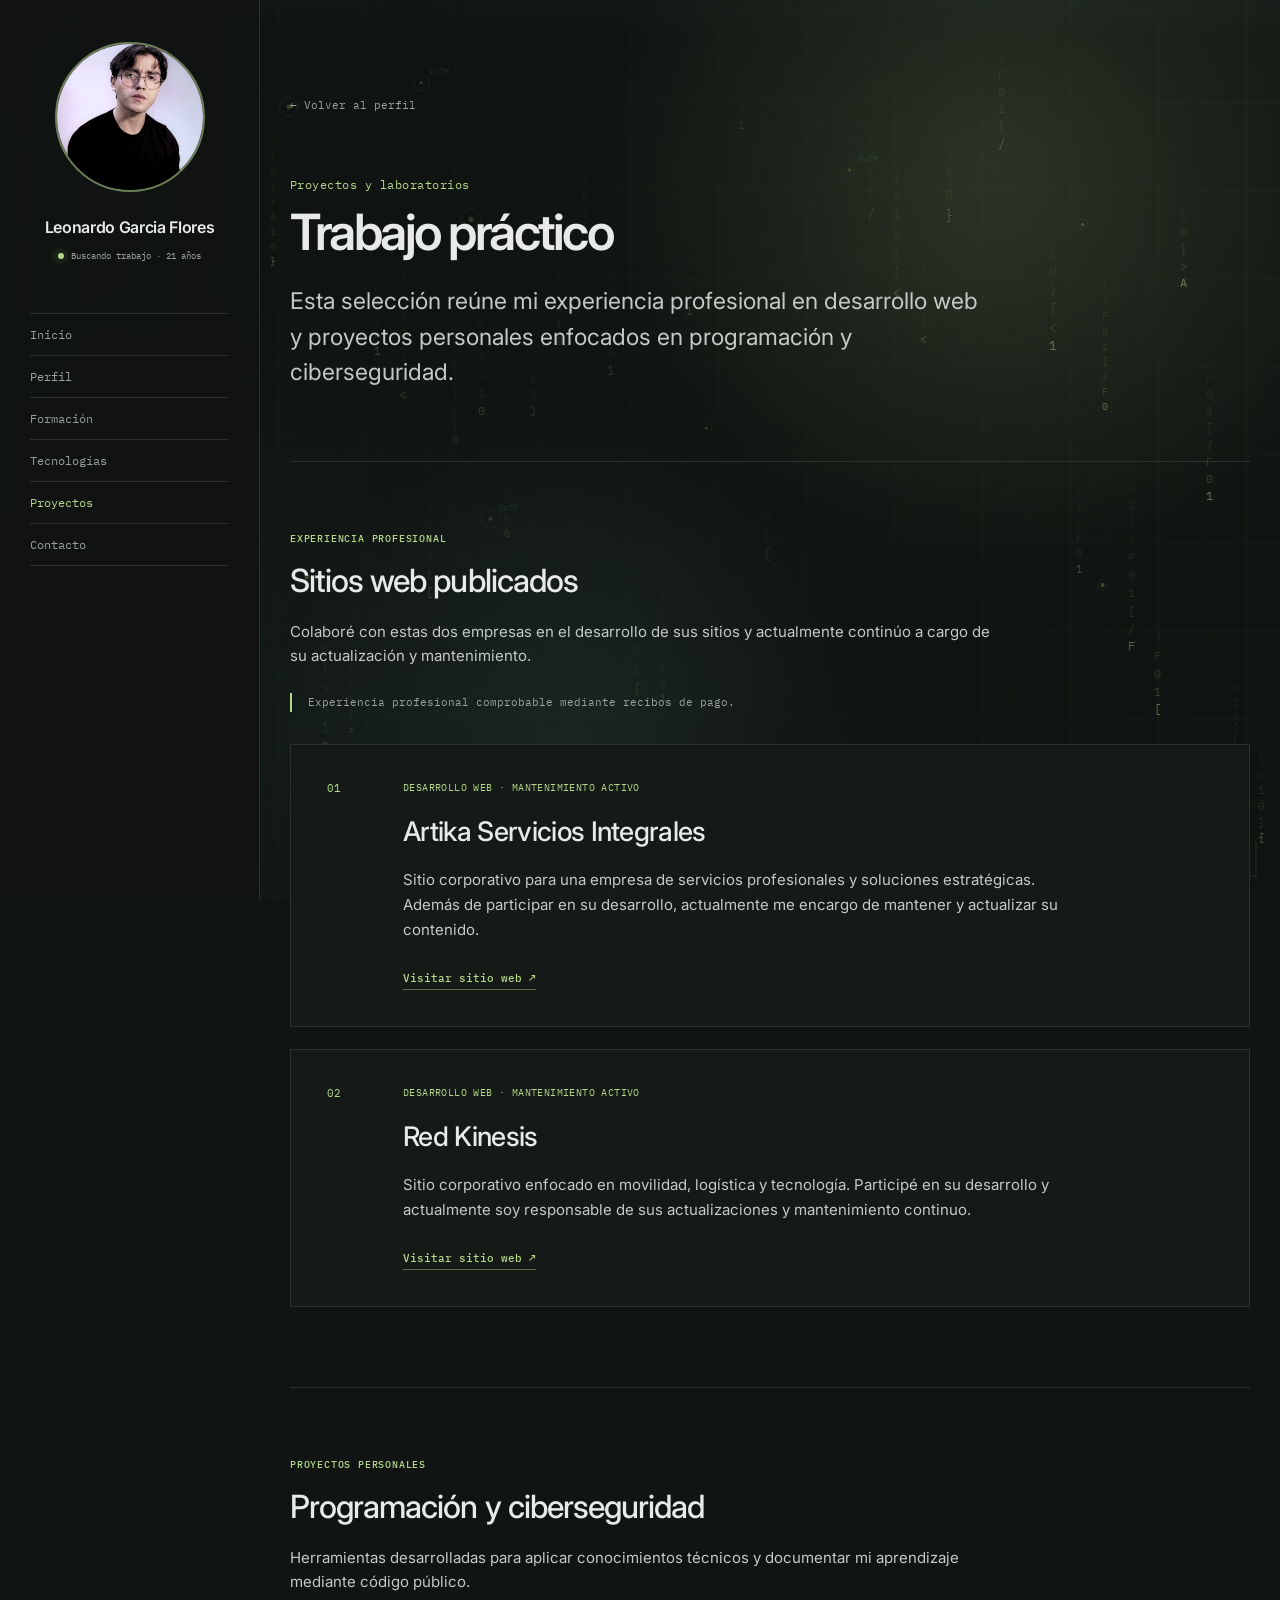
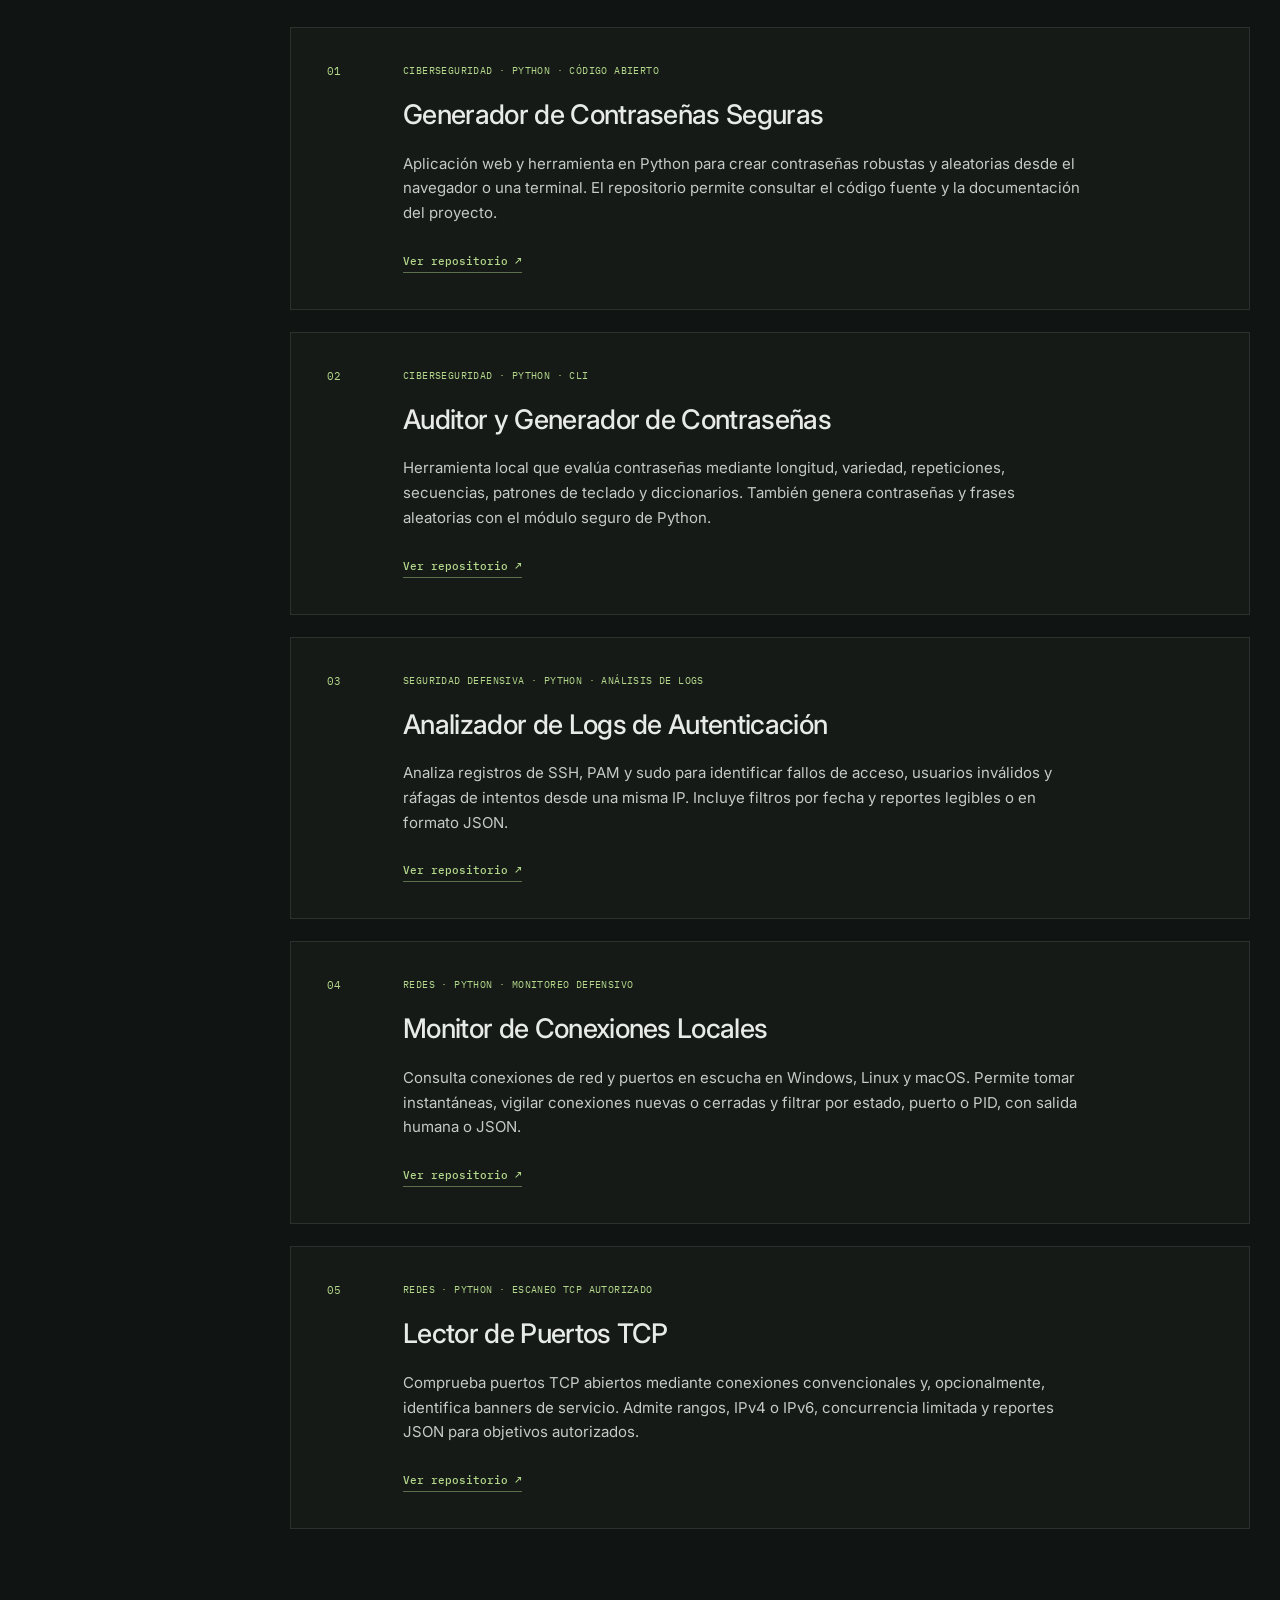
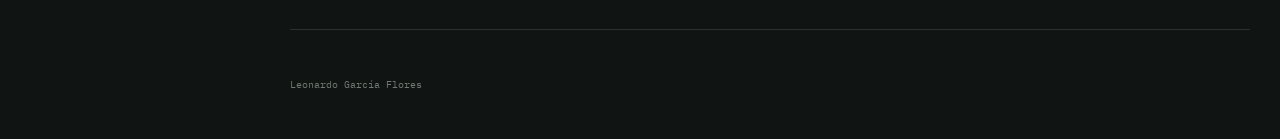
==== proyectos.html @ 052a27c7 "Initial commit" ====
<!doctype html>
<html lang="es">
<head>
  <meta charset="UTF-8">
  <meta name="viewport" content="width=device-width, initial-scale=1.0">
  <meta name="description" content="Proyectos web y experiencia profesional comprobable de Leonardo García Flores.">
  <meta name="theme-color" content="#101412">
  <title>Proyectos | Leonardo García Flores</title>
  <link rel="preconnect" href="https://fonts.googleapis.com">
  <link rel="preconnect" href="https://fonts.gstatic.com" crossorigin>
  <link href="https://fonts.googleapis.com/css2?family=IBM+Plex+Mono:wght@400;500&family=Inter:wght@400;500;600&display=swap" rel="stylesheet">
  <link rel="stylesheet" href="styles.css?v=6">
</head>
<body>
  <header class="site-header">
    <img
      class="menu-profile-photo"
      src="assets/leonardo-garcia-flores.png?v=3"
      alt="Leonardo Garcia Flores"
    >
    <a class="name" href="index.html">Leonardo Garcia Flores</a>
    <p class="menu-profile-status"><span aria-hidden="true"></span> Buscando trabajo · 21 años</p>
    <button class="menu-toggle" type="button" aria-expanded="false" aria-controls="main-nav">
      Menú
    </button>
    <nav id="main-nav" class="main-nav" aria-label="Navegación principal">
      <a href="index.html">Inicio</a>
      <a href="index.html#perfil">Perfil</a>
      <a href="index.html#formacion">Formación</a>
      <a href="index.html#tecnologias">Tecnologías</a>
      <a class="active" href="#proyectos">Proyectos</a>
      <a href="index.html#contacto">Contacto</a>
    </nav>
  </header>

  <main class="projects-page">
    <section id="proyectos" class="projects-intro">
      <a class="back-link" href="index.html">← Volver al perfil</a>
      <p class="role">Proyectos y laboratorios</p>
      <h1>Trabajo práctico</h1>
      <p class="introduction">
        Esta selección reúne mi experiencia profesional en desarrollo web y proyectos
        personales enfocados en programación y ciberseguridad.
      </p>
    </section>

    <section class="projects-content">
      <div class="project-group">
        <div class="project-group-heading">
          <p class="project-group-label">Experiencia profesional</p>
          <h2>Sitios web publicados</h2>
          <p>
            Colaboré con estas dos empresas en el desarrollo de sus sitios y actualmente
            continúo a cargo de su actualización y mantenimiento.
          </p>
          <p class="experience-proof">
            Experiencia profesional comprobable mediante recibos de pago.
          </p>
        </div>

        <div class="project-list">
          <article class="project-card">
            <div class="project-number">01</div>
            <div class="project-card-content">
              <p class="project-status">Desarrollo web · Mantenimiento activo</p>
              <h3>Artika Servicios Integrales</h3>
              <p>
                Sitio corporativo para una empresa de servicios profesionales y soluciones
                estratégicas. Además de participar en su desarrollo, actualmente me encargo
                de mantener y actualizar su contenido.
              </p>
              <a
                class="project-link"
                href="https://artikaserviciosintegrales.com.mx/"
                target="_blank"
                rel="noopener noreferrer"
              >
                Visitar sitio web <span aria-hidden="true">↗</span>
              </a>
            </div>
          </article>

          <article class="project-card">
            <div class="project-number">02</div>
            <div class="project-card-content">
              <p class="project-status">Desarrollo web · Mantenimiento activo</p>
              <h3>Red Kinesis</h3>
              <p>
                Sitio corporativo enfocado en movilidad, logística y tecnología. Participé
                en su desarrollo y actualmente soy responsable de sus actualizaciones y
                mantenimiento continuo.
              </p>
              <a
                class="project-link"
                href="https://redkinesis.com.mx/"
                target="_blank"
                rel="noopener noreferrer"
              >
                Visitar sitio web <span aria-hidden="true">↗</span>
              </a>
            </div>
          </article>
        </div>
      </div>

      <div class="project-group">
        <div class="project-group-heading">
          <p class="project-group-label">Proyectos personales</p>
          <h2>Programación y ciberseguridad</h2>
          <p>
            Herramientas desarrolladas para aplicar conocimientos técnicos y documentar
            mi aprendizaje mediante código público.
          </p>
        </div>

        <div class="project-list">
          <article class="project-card">
            <div class="project-number">01</div>
            <div class="project-card-content">
              <p class="project-status">Ciberseguridad · Python · Código abierto</p>
              <h3>Generador de Contraseñas Seguras</h3>
              <p>
                Aplicación web y herramienta en Python para crear contraseñas robustas y
                aleatorias desde el navegador o una terminal. El repositorio permite
                consultar el código fuente y la documentación del proyecto.
              </p>
              <a
                class="project-link"
                href="https://github.com/leonardoif2/GeneradorContrase-asSeguras"
                target="_blank"
                rel="noopener noreferrer"
              >
                Ver repositorio <span aria-hidden="true">↗</span>
              </a>
            </div>
          </article>

          <article class="project-card">
            <div class="project-number">02</div>
            <div class="project-card-content">
              <p class="project-status">Ciberseguridad · Python · CLI</p>
              <h3>Auditor y Generador de Contraseñas</h3>
              <p>
                Herramienta local que evalúa contraseñas mediante longitud, variedad,
                repeticiones, secuencias, patrones de teclado y diccionarios. También
                genera contraseñas y frases aleatorias con el módulo seguro de Python.
              </p>
              <a
                class="project-link"
                href="https://github.com/leonardoif2/Audior_Contrase-as"
                target="_blank"
                rel="noopener noreferrer"
              >
                Ver repositorio <span aria-hidden="true">↗</span>
              </a>
            </div>
          </article>

          <article class="project-card">
            <div class="project-number">03</div>
            <div class="project-card-content">
              <p class="project-status">Seguridad defensiva · Python · Análisis de logs</p>
              <h3>Analizador de Logs de Autenticación</h3>
              <p>
                Analiza registros de SSH, PAM y sudo para identificar fallos de acceso,
                usuarios inválidos y ráfagas de intentos desde una misma IP. Incluye
                filtros por fecha y reportes legibles o en formato JSON.
              </p>
              <a
                class="project-link"
                href="https://github.com/leonardoif2/Analizador_Logs"
                target="_blank"
                rel="noopener noreferrer"
              >
                Ver repositorio <span aria-hidden="true">↗</span>
              </a>
            </div>
          </article>

          <article class="project-card">
            <div class="project-number">04</div>
            <div class="project-card-content">
              <p class="project-status">Redes · Python · Monitoreo defensivo</p>
              <h3>Monitor de Conexiones Locales</h3>
              <p>
                Consulta conexiones de red y puertos en escucha en Windows, Linux y
                macOS. Permite tomar instantáneas, vigilar conexiones nuevas o cerradas
                y filtrar por estado, puerto o PID, con salida humana o JSON.
              </p>
              <a
                class="project-link"
                href="https://github.com/leonardoif2/Monitor_Conexiones"
                target="_blank"
                rel="noopener noreferrer"
              >
                Ver repositorio <span aria-hidden="true">↗</span>
              </a>
            </div>
          </article>

          <article class="project-card">
            <div class="project-number">05</div>
            <div class="project-card-content">
              <p class="project-status">Redes · Python · Escaneo TCP autorizado</p>
              <h3>Lector de Puertos TCP</h3>
              <p>
                Comprueba puertos TCP abiertos mediante conexiones convencionales y,
                opcionalmente, identifica banners de servicio. Admite rangos, IPv4 o
                IPv6, concurrencia limitada y reportes JSON para objetivos autorizados.
              </p>
              <a
                class="project-link"
                href="https://github.com/leonardoif2/Lector_de_Puertos"
                target="_blank"
                rel="noopener noreferrer"
              >
                Ver repositorio <span aria-hidden="true">↗</span>
              </a>
            </div>
          </article>
        </div>
      </div>
    </section>
  </main>

  <footer>
    <p>Leonardo García Flores</p>
  </footer>

  <script src="cyber-background.js?v=2"></script>
  <script src="script.js?v=2"></script>
</body>
</html>
---- styles.css ----
:root {
  --background: #101412;
  --surface: #151a17;
  --text: #e7eae7;
  --muted: #9aa29d;
  --accent: #b4d88b;
  --line: #2b322e;
  --sans: "Inter", sans-serif;
  --mono: "IBM Plex Mono", monospace;
}

* { box-sizing: border-box; }

html {
  scroll-behavior: smooth;
  scroll-padding-top: 100px;
}

body {
  margin: 0;
  padding-left: 260px;
  position: relative;
  isolation: isolate;
  overflow-x: hidden;
  background: var(--background);
  color: var(--text);
  font-family: var(--sans);
  font-size: 16px;
  line-height: 1.65;
}

body.menu-open { overflow: hidden; }

.cyber-background {
  position: fixed;
  inset: 0;
  z-index: 0;
  width: 100%;
  height: 100%;
  display: block;
  opacity: .92;
  filter: saturate(1.25) contrast(1.08);
  pointer-events: none;
}

body::before {
  content: "";
  position: fixed;
  inset: 0;
  z-index: 1;
  pointer-events: none;
  background:
    radial-gradient(circle at 78% 18%, rgba(180, 216, 139, .13), transparent 32%),
    radial-gradient(circle at 45% 82%, rgba(120, 198, 176, .09), transparent 30%),
    linear-gradient(
      90deg,
      rgba(16, 20, 18, .42),
      rgba(16, 20, 18, .7) 34%,
      rgba(16, 20, 18, .64) 70%,
      rgba(16, 20, 18, .38)
    );
}

::selection {
  background: var(--accent);
  color: var(--background);
}

a {
  color: inherit;
  text-decoration: none;
}

.site-header {
  position: fixed;
  top: 0;
  left: 0;
  z-index: 10;
  width: 260px;
  height: 100vh;
  padding: 42px 30px;
  display: flex;
  flex-direction: column;
  align-items: center;
  justify-content: flex-start;
  border-right: 1px solid var(--line);
  background: rgba(16, 20, 18, .94);
  backdrop-filter: blur(12px);
}

.menu-profile-photo {
  display: block;
  width: 150px;
  height: 150px;
  margin: 0 auto 22px;
  border: 2px solid rgba(180, 216, 139, .55);
  border-radius: 50%;
  object-fit: cover;
  object-position: center 20%;
  filter: saturate(.9) contrast(1.02);
}

.name {
  width: 100%;
  text-align: center;
  font-weight: 600;
  letter-spacing: -.02em;
}

.menu-profile-status {
  margin: 10px 0 0;
  display: flex;
  align-items: center;
  justify-content: center;
  gap: 7px;
  color: var(--muted);
  font: 400 9px var(--mono);
  white-space: nowrap;
}

.menu-profile-status span {
  width: 6px;
  height: 6px;
  flex: 0 0 auto;
  border-radius: 50%;
  background: var(--accent);
  box-shadow: 0 0 10px rgba(180, 216, 139, .65);
}

.main-nav {
  width: 100%;
  margin-top: 52px;
  display: flex;
  flex-direction: column;
  gap: 0;
}

.main-nav a {
  padding: 13px 0;
  border-bottom: 1px solid var(--line);
  color: var(--muted);
  font: 400 12px var(--mono);
  transition: color .2s ease;
}

.main-nav a:first-child {
  border-top: 1px solid var(--line);
}

.main-nav a:hover,
.main-nav a.active {
  color: var(--accent);
}

.menu-toggle {
  display: none;
}

main,
footer {
  position: relative;
  z-index: 2;
  width: min(960px, calc(100% - 48px));
  margin: 0 auto;
}

.intro {
  min-height: 550px;
  padding: 120px 0 90px;
  display: grid;
  grid-template-columns: minmax(0, 1fr) 250px;
  align-items: center;
  gap: 70px;
}

.intro-copy {
  min-width: 0;
}

.portrait {
  position: relative;
  width: 250px;
  height: 310px;
  margin: 0;
  padding: 6px;
  border: 1px solid var(--line);
  background: var(--background);
}

.portrait::after {
  content: "";
  position: absolute;
  inset: 9px -9px -9px 9px;
  z-index: -1;
  border-right: 1px solid rgba(180, 216, 139, .45);
  border-bottom: 1px solid rgba(180, 216, 139, .45);
}

.portrait img {
  display: block;
  width: 100%;
  height: 100%;
  object-fit: cover;
  object-position: center;
  filter: saturate(.9) contrast(1.02);
}

.portrait-status {
  position: absolute;
  left: 16px;
  right: 16px;
  bottom: 16px;
  padding: 10px 12px;
  display: flex;
  align-items: center;
  justify-content: space-between;
  gap: 10px;
  border: 1px solid rgba(180, 216, 139, .42);
  background: rgba(16, 20, 18, .86);
  backdrop-filter: blur(8px);
  font-family: var(--mono);
}

.portrait-status span {
  display: flex;
  align-items: center;
  gap: 7px;
  color: var(--accent);
  font-size: 9px;
}

.portrait-status span::before {
  content: "";
  width: 6px;
  height: 6px;
  flex: 0 0 auto;
  border-radius: 50%;
  background: var(--accent);
  box-shadow: 0 0 10px rgba(180, 216, 139, .75);
}

.portrait-status strong {
  color: var(--text);
  font-size: 10px;
  font-weight: 500;
  white-space: nowrap;
}

.availability {
  display: flex;
  align-items: center;
  gap: 9px;
  margin-bottom: 40px;
  color: var(--muted);
  font: 400 11px var(--mono);
}

.availability span {
  width: 7px;
  height: 7px;
  border-radius: 50%;
  background: var(--accent);
}

.role {
  margin: 0 0 13px;
  color: var(--accent);
  font: 400 12px var(--mono);
  letter-spacing: .04em;
}

h1 {
  margin: 0 0 24px;
  font-size: clamp(34px, 5vw, 50px);
  line-height: 1.1;
  letter-spacing: -.05em;
  font-weight: 600;
}

.introduction {
  max-width: 670px;
  margin: 0;
  color: #c4cac6;
  font-size: clamp(18px, 2.3vw, 23px);
  line-height: 1.55;
}

.intro-links {
  margin-top: 40px;
  display: flex;
  align-items: center;
  gap: 28px;
  font: 500 12px var(--mono);
}

.intro-links a:not(.primary-link) {
  color: var(--muted);
}

.intro-links a:not(.primary-link):hover {
  color: var(--text);
}

.primary-link {
  padding: 11px 16px;
  border: 1px solid var(--accent);
  color: var(--accent);
}

.primary-link:hover {
  background: var(--accent);
  color: var(--background);
}

.content-section {
  padding: 82px 0;
  display: grid;
  grid-template-columns: 200px minmax(0, 1fr);
  gap: 55px;
  border-top: 1px solid var(--line);
}

.section-label {
  display: flex;
  align-items: baseline;
  gap: 15px;
}

.section-label span {
  color: var(--accent);
  font: 400 10px var(--mono);
}

.section-label h2 {
  margin: 0;
  font-size: 17px;
  font-weight: 600;
}

.section-content > :first-child { margin-top: 0; }
.section-content > :last-child { margin-bottom: 0; }

.profile-copy {
  color: #c4cac6;
  font-size: 18px;
}

.profile-copy p {
  margin: 0 0 22px;
}

.profile-copy strong {
  color: var(--text);
  font-weight: 500;
}

.experience-card {
  padding: 30px;
  border: 1px solid var(--line);
  background: var(--surface);
}

.experience-heading {
  padding-bottom: 24px;
  display: flex;
  align-items: flex-start;
  justify-content: space-between;
  gap: 30px;
  border-bottom: 1px solid var(--line);
}

.experience-company {
  margin: 0 0 7px;
  color: var(--accent);
  font: 500 11px var(--mono);
  text-transform: uppercase;
}

.experience-heading h3 {
  margin: 0;
  font-size: 24px;
  font-weight: 500;
  letter-spacing: -.025em;
}

.experience-meta {
  flex: 0 0 220px;
  display: flex;
  flex-direction: column;
  align-items: flex-end;
  gap: 12px;
}

.experience-logo {
  display: block;
  width: 210px;
  height: auto;
  object-fit: contain;
}

.experience-period {
  margin: 0;
  color: var(--muted);
  font: 400 10px var(--mono);
  text-transform: uppercase;
}

.experience-list {
  margin: 25px 0 0;
  padding: 0;
  list-style: none;
}

.experience-list li {
  position: relative;
  padding: 10px 0 10px 20px;
  border-bottom: 1px solid rgba(43, 50, 46, .7);
  color: #c4cac6;
  font-size: 14px;
}

.experience-list li:last-child {
  border-bottom: 0;
}

.experience-list li::before {
  content: "—";
  position: absolute;
  left: 0;
  color: var(--accent);
}

.education article {
  display: grid;
  grid-template-columns: 100px minmax(0, 1fr) 210px;
  gap: 30px;
  align-items: center;
}

.education-period {
  margin: 4px 0 0;
  color: var(--accent);
  font: 400 10px var(--mono);
  text-transform: uppercase;
}

.education h3 {
  margin: 0 0 8px;
  font-size: 18px;
  font-weight: 600;
}

.education p {
  margin: 0;
}

.education .muted {
  margin-top: 4px;
  color: var(--muted);
  font-size: 14px;
}

.university-logo {
  display: block;
  width: 100%;
  height: auto;
  opacity: .88;
}

.interest-list {
  display: grid;
  grid-template-columns: repeat(2, minmax(0, 1fr));
  border-top: 1px solid var(--line);
}

.interest-list p {
  min-height: 90px;
  margin: 0;
  padding: 20px 20px 20px 0;
  border-bottom: 1px solid var(--line);
  color: var(--text);
  font-size: 14px;
}

.interest-list p:nth-child(odd) {
  border-right: 1px solid var(--line);
}

.interest-list p:nth-child(even) {
  padding-left: 20px;
}

.interest-list strong {
  display: block;
  font-weight: 500;
}

.interest-list span {
  display: block;
  margin-top: 4px;
  color: var(--muted);
  font-size: 12px;
}

.technology-list {
  display: grid;
  grid-template-columns: repeat(2, minmax(0, 1fr));
  gap: 35px 45px;
}

.technology-list article {
  padding-bottom: 22px;
  border-bottom: 1px solid var(--line);
}

.technology-list h3 {
  margin: 0 0 10px;
  color: var(--accent);
  font: 500 11px var(--mono);
  text-transform: uppercase;
}

.technology-list p {
  margin: 0;
  color: #c4cac6;
  font-size: 14px;
  line-height: 1.8;
}

.project-placeholder {
  padding: 30px;
  border: 1px solid var(--line);
  background: var(--surface);
}

.project-placeholder .project-status {
  margin: 0 0 35px;
  color: var(--accent);
  font: 400 10px var(--mono);
  text-transform: uppercase;
}

.project-placeholder h3 {
  margin: 0 0 10px;
  font-size: 18px;
  font-weight: 500;
}

.project-placeholder > p:last-child {
  max-width: 560px;
  margin: 0;
  color: var(--muted);
  font-size: 14px;
}

.projects-page {
  min-height: calc(100vh - 186px);
}

.projects-intro {
  padding: 90px 0 70px;
  border-bottom: 1px solid var(--line);
}

.projects-intro .back-link {
  display: inline-block;
  margin-bottom: 65px;
  color: var(--muted);
  font: 400 11px var(--mono);
}

.projects-intro .back-link:hover {
  color: var(--accent);
}

.projects-intro .introduction {
  max-width: 700px;
}

.experience-proof {
  margin: 24px 0 0;
  padding-left: 16px;
  border-left: 2px solid var(--accent);
  color: var(--muted);
  font: 400 11px/1.7 var(--mono);
}

.projects-content {
  padding: 70px 0 100px;
}

.project-group + .project-group {
  margin-top: 80px;
  padding-top: 70px;
  border-top: 1px solid var(--line);
}

.project-group-heading {
  max-width: 720px;
  margin-bottom: 32px;
}

.project-group-label {
  margin: 0 0 10px;
  color: var(--accent);
  font: 500 10px var(--mono);
  letter-spacing: .08em;
  text-transform: uppercase;
}

.project-group-heading h2 {
  margin: 0 0 12px;
  font-size: clamp(24px, 3vw, 32px);
  font-weight: 500;
  letter-spacing: -.03em;
}

.project-group-heading > p:not(.project-group-label, .experience-proof) {
  margin: 0;
  color: #c4cac6;
  font-size: 15px;
}

.project-list {
  display: grid;
  gap: 22px;
}

.project-card {
  padding: 36px;
  display: grid;
  grid-template-columns: 48px minmax(0, 1fr);
  gap: 28px;
  border: 1px solid var(--line);
  background: var(--surface);
  transition: border-color .2s ease, transform .2s ease;
}

.project-card:hover {
  transform: translateY(-3px);
  border-color: rgba(180, 216, 139, .6);
}

.project-number {
  color: var(--accent);
  font: 400 11px var(--mono);
}

.project-card .project-status {
  margin: 0 0 16px;
  color: var(--accent);
  font: 400 10px var(--mono);
  letter-spacing: .04em;
  text-transform: uppercase;
}

.project-card h2,
.project-card h3 {
  margin: 0 0 14px;
  font-size: clamp(21px, 3vw, 27px);
  font-weight: 500;
  letter-spacing: -.025em;
}

.project-card-content > p:not(.project-status) {
  max-width: 680px;
  margin: 0;
  color: #c4cac6;
  font-size: 15px;
}

.project-link {
  display: inline-block;
  margin-top: 28px;
  padding-bottom: 4px;
  border-bottom: 1px solid rgba(180, 216, 139, .45);
  color: var(--accent);
  font: 500 11px var(--mono);
}

.project-link:hover {
  border-color: var(--accent);
}

.contact {
  position: relative;
}

.contact::before {
  content: "";
  position: absolute;
  inset: 28px -28px;
  z-index: -1;
  border: 1px solid rgba(180, 216, 139, .1);
  background: linear-gradient(115deg, rgba(180, 216, 139, .045), transparent 52%);
}

.contact-kicker {
  margin: 0 0 12px;
  color: var(--accent);
  font: 400 10px var(--mono);
  letter-spacing: .1em;
  text-transform: uppercase;
}

.contact-title {
  max-width: 590px;
  margin: 0 0 16px;
  font-size: clamp(23px, 3vw, 31px);
  line-height: 1.25;
  letter-spacing: -.03em;
  font-weight: 500;
}

.contact .section-content > p:not(.contact-kicker) {
  max-width: 560px;
  margin-bottom: 0;
  color: #c4cac6;
  font-size: 15px;
}

.contact-cards {
  margin-top: 35px;
  display: grid;
  grid-template-columns: repeat(3, minmax(0, 1fr));
  gap: 12px;
}

.contact-cards a {
  min-height: 210px;
  padding: 20px;
  display: grid;
  grid-template-columns: 1fr;
  grid-template-rows: auto auto 1fr auto;
  gap: 9px;
  align-items: start;
  border: 1px solid var(--line);
  background: rgba(16, 20, 18, .55);
  transition: transform .2s ease, border-color .2s ease, background .2s ease;
}

.contact-cards a:hover {
  transform: translateY(-4px);
  border-color: var(--accent);
  background: var(--surface);
}

.contact-icon {
  width: 34px;
  height: 34px;
  margin-bottom: 18px;
  padding: 7px;
  border: 1px solid rgba(180, 216, 139, .4);
  border-radius: 50%;
  color: var(--accent);
  fill: none;
  stroke: currentColor;
  stroke-width: 1.5;
  stroke-linecap: round;
  stroke-linejoin: round;
}

.contact-cards span,
.contact-cards small {
  color: var(--muted);
  font: 400 10px var(--mono);
}

.contact-cards strong {
  overflow-wrap: anywhere;
  font-size: 13px;
  font-weight: 500;
}

.contact-cards small {
  align-self: end;
  padding-top: 20px;
  color: var(--accent);
  white-space: nowrap;
}

footer {
  min-height: 110px;
  padding: 30px 0;
  display: flex;
  align-items: center;
  justify-content: space-between;
  border-top: 1px solid var(--line);
  color: #707a74;
  font: 400 10px var(--mono);
}

footer p { margin: 0; }

@media (max-width: 900px) {
  body {
    padding-left: 0;
  }

  main,
  footer {
    width: min(calc(100% - 36px), 960px);
  }

  .site-header {
    position: sticky;
    left: auto;
    width: 100%;
    height: 66px;
    margin: 0;
    padding: 0 18px;
    flex-direction: row;
    justify-content: space-between;
    border-right: 0;
    border-bottom: 1px solid var(--line);
  }

  .name {
    width: auto;
    min-width: 0;
    margin-right: auto;
    overflow: hidden;
    text-align: left;
    text-overflow: ellipsis;
    white-space: nowrap;
    font-size: 13px;
    transform: translateY(-6px);
  }

  .menu-profile-status {
    position: absolute;
    top: 38px;
    left: 67px;
    max-width: calc(100% - 145px);
    margin: 0;
    justify-content: flex-start;
    gap: 5px;
    overflow: hidden;
    font-size: 8px;
    text-overflow: ellipsis;
  }

  .menu-profile-status span {
    width: 4px;
    height: 4px;
  }

  .menu-profile-photo {
    width: 38px;
    height: 38px;
    margin: 0 11px 0 0;
    border-radius: 50%;
  }

  .menu-toggle {
    display: block;
    min-width: 44px;
    min-height: 44px;
    padding: 7px 0 7px 12px;
    border: 0;
    background: none;
    color: var(--accent);
    font: 400 11px var(--mono);
    cursor: pointer;
  }

  .main-nav {
    position: fixed;
    top: 66px;
    left: 0;
    right: 0;
    z-index: 20;
    width: auto;
    max-height: calc(100dvh - 66px);
    margin-top: 0;
    padding: 12px 18px 24px;
    display: none;
    flex-direction: column;
    gap: 0;
    overflow-y: auto;
    border-bottom: 1px solid var(--line);
    background: var(--background);
    box-shadow: 0 18px 35px rgba(0, 0, 0, .28);
  }

  .main-nav.open { display: flex; }

  .main-nav a {
    min-height: 46px;
    padding: 0;
    display: flex;
    align-items: center;
    border-bottom: 1px solid var(--line);
  }

  .main-nav a:last-child { border-bottom: 0; }

  .main-nav a:first-child { border-top: 0; }

  .intro {
    min-height: auto;
    padding: 95px 0 75px;
    grid-template-columns: 1fr;
    gap: 45px;
  }

  h1 { font-size: 40px; }
  .introduction { font-size: 18px; }

  .portrait {
    width: min(260px, 78vw);
    height: 320px;
  }

  .intro-links {
    align-items: flex-start;
    flex-direction: column;
    gap: 18px;
  }

  .content-section {
    padding: 60px 0;
    grid-template-columns: 1fr;
    gap: 35px;
  }

  .education article {
    grid-template-columns: 1fr;
    gap: 12px;
  }

  .experience-heading {
    flex-direction: column;
    gap: 12px;
  }

  .experience-meta {
    width: 100%;
    flex-basis: auto;
    align-items: flex-start;
  }

  .experience-logo {
    width: min(210px, 75%);
    margin-top: 8px;
  }

  .experience-card {
    padding: 24px 20px;
  }

  .university-logo {
    width: min(220px, 75%);
    margin-top: 18px;
  }

  .interest-list,
  .technology-list {
    grid-template-columns: 1fr;
  }

  .interest-list p {
    min-height: auto;
    padding: 18px 0;
    border-right: 0;
  }

  .interest-list p:nth-child(odd) {
    border-right: 0;
  }

  .interest-list p:nth-child(even) {
    padding-left: 0;
  }

  .contact-cards a {
    min-height: 190px;
  }

  .contact::before {
    inset: 20px -10px;
  }

  .contact-cards {
    grid-template-columns: 1fr;
  }

  .project-card {
    padding: 28px 22px;
    grid-template-columns: 1fr;
    gap: 12px;
  }

  .project-group + .project-group {
    margin-top: 55px;
    padding-top: 50px;
  }

  .contact-cards small {
    margin-top: 0;
  }
}

@media (max-width: 560px) {
  html {
    scroll-padding-top: 76px;
  }

  body {
    font-size: 15px;
  }

  .cyber-background {
    opacity: .86;
  }

  body::before {
    background:
      radial-gradient(circle at 80% 12%, rgba(180, 216, 139, .12), transparent 36%),
      radial-gradient(circle at 12% 78%, rgba(120, 198, 176, .08), transparent 30%),
      linear-gradient(rgba(16, 20, 18, .58), rgba(16, 20, 18, .7));
  }

  main,
  footer {
    width: min(calc(100% - 32px), 960px);
  }

  .site-header {
    height: 60px;
    padding: 0 16px;
  }

  .menu-profile-photo {
    width: 34px;
    height: 34px;
    margin-right: 9px;
  }

  .name {
    font-size: 12px;
  }

  .menu-profile-status {
    top: 34px;
    left: 59px;
    max-width: calc(100% - 132px);
  }

  .main-nav {
    top: 60px;
    max-height: calc(100dvh - 60px);
    padding: 10px 16px 20px;
  }

  .intro {
    padding: 64px 0 56px;
    gap: 32px;
  }

  .availability {
    margin-bottom: 28px;
  }

  h1 {
    margin-bottom: 20px;
    font-size: clamp(31px, 10vw, 38px);
  }

  .introduction {
    font-size: 17px;
  }

  .intro-links {
    margin-top: 30px;
  }

  .portrait {
    width: min(240px, 100%);
    height: auto;
    aspect-ratio: 5 / 6;
  }

  .portrait-status {
    left: 12px;
    right: 12px;
    bottom: 12px;
    padding: 9px 10px;
  }

  .portrait-status span {
    font-size: 8px;
  }

  .portrait-status strong {
    font-size: 9px;
  }

  .content-section {
    padding: 50px 0;
    gap: 26px;
  }

  .section-label {
    gap: 12px;
  }

  .profile-copy {
    font-size: 16px;
  }

  .experience-card {
    padding: 22px 18px;
  }

  .experience-heading h3 {
    font-size: 22px;
  }

  .experience-list li {
    font-size: 13px;
  }

  .technology-list {
    gap: 24px;
  }

  .contact::before {
    inset: 14px 0;
  }

  .contact-cards {
    margin-top: 28px;
  }

  .contact-cards a {
    min-height: 170px;
  }

  .projects-intro {
    padding: 56px 0 48px;
  }

  .projects-intro .back-link {
    min-height: 44px;
    margin-bottom: 34px;
    display: inline-flex;
    align-items: center;
  }

  .projects-content {
    padding: 48px 0 72px;
  }

  .project-group-heading {
    margin-bottom: 24px;
  }

  .project-card {
    padding: 22px 18px;
    gap: 10px;
  }

  .project-card h2,
  .project-card h3 {
    font-size: clamp(20px, 7vw, 24px);
    overflow-wrap: anywhere;
  }

  .project-card-content > p:not(.project-status) {
    font-size: 14px;
  }

  .project-card .project-status,
  .technology-list p {
    overflow-wrap: anywhere;
  }

  .project-link {
    min-height: 44px;
    margin-top: 18px;
    display: inline-flex;
    align-items: center;
  }

  footer {
    min-height: 90px;
    gap: 20px;
  }
}

@media (prefers-reduced-motion: reduce) {
  html { scroll-behavior: auto; }
  *, *::before, *::after { transition: none !important; }
  .cyber-background { opacity: .68; }
}
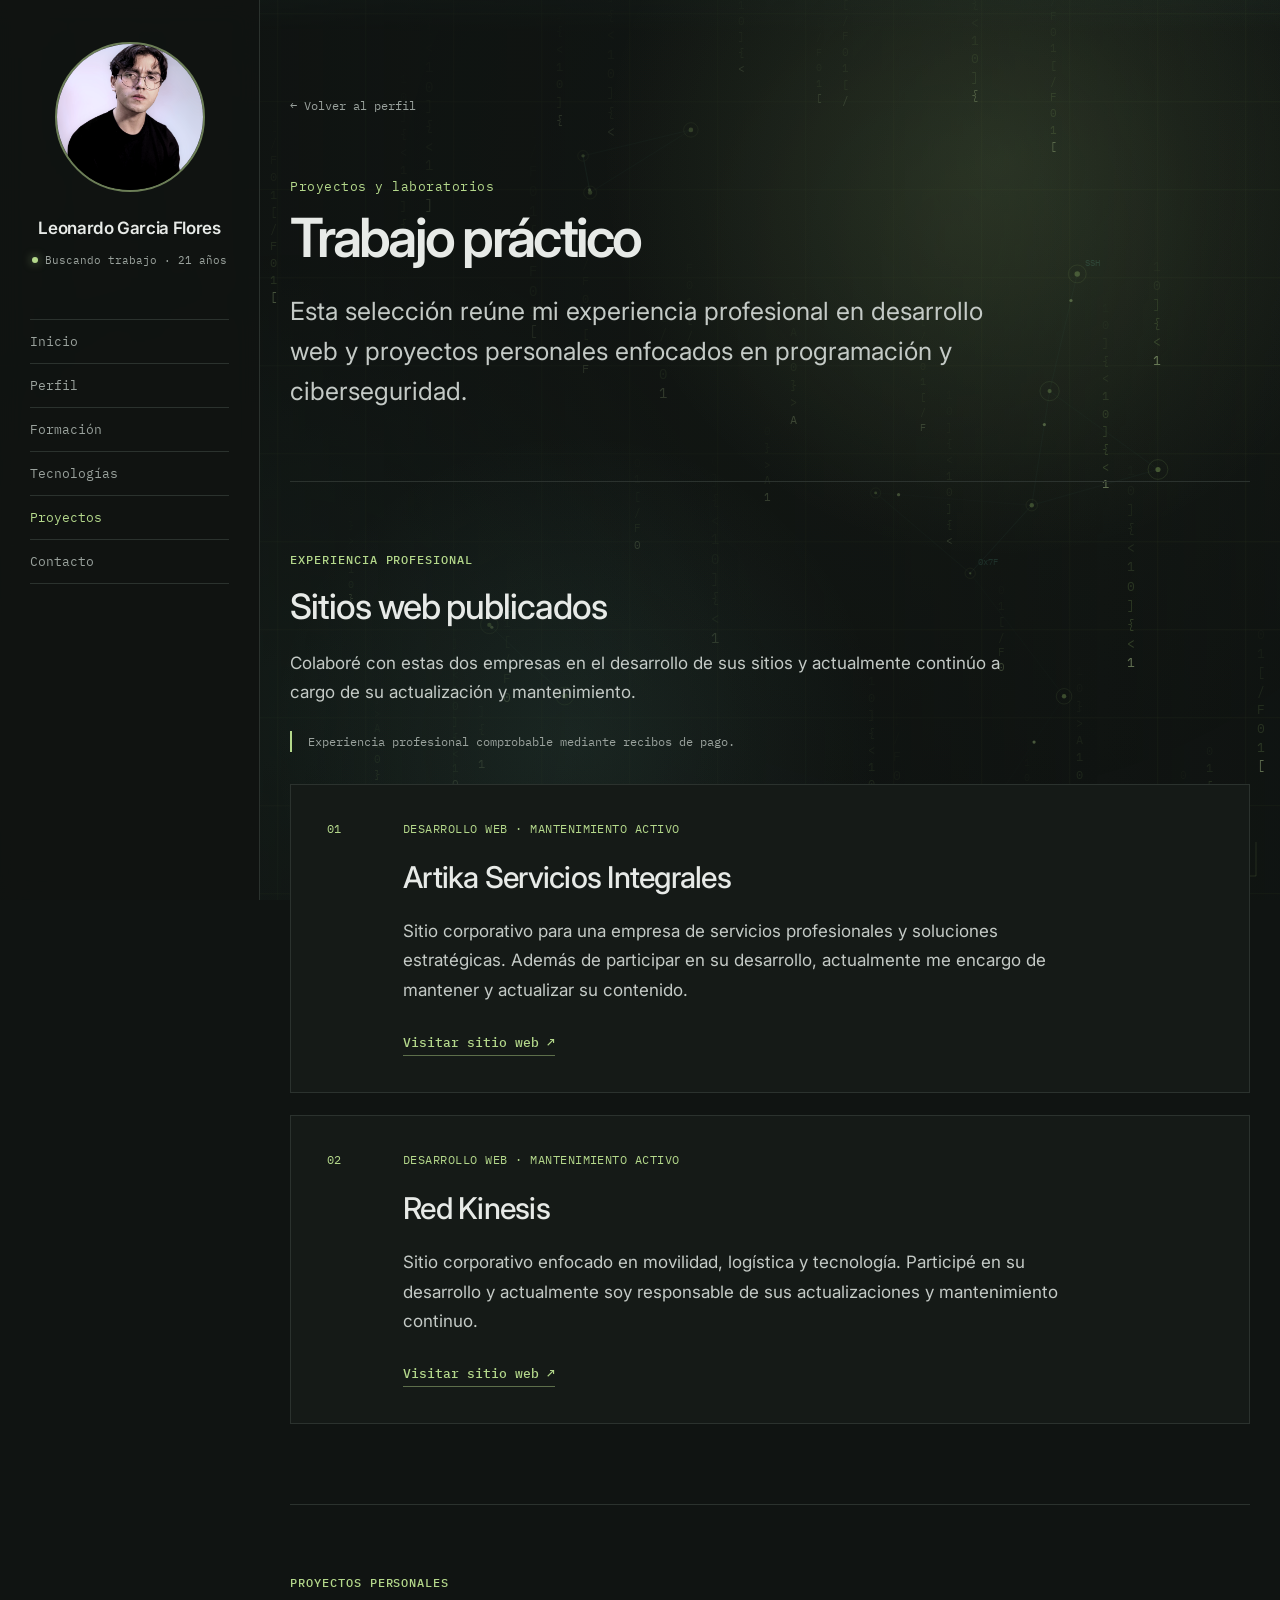
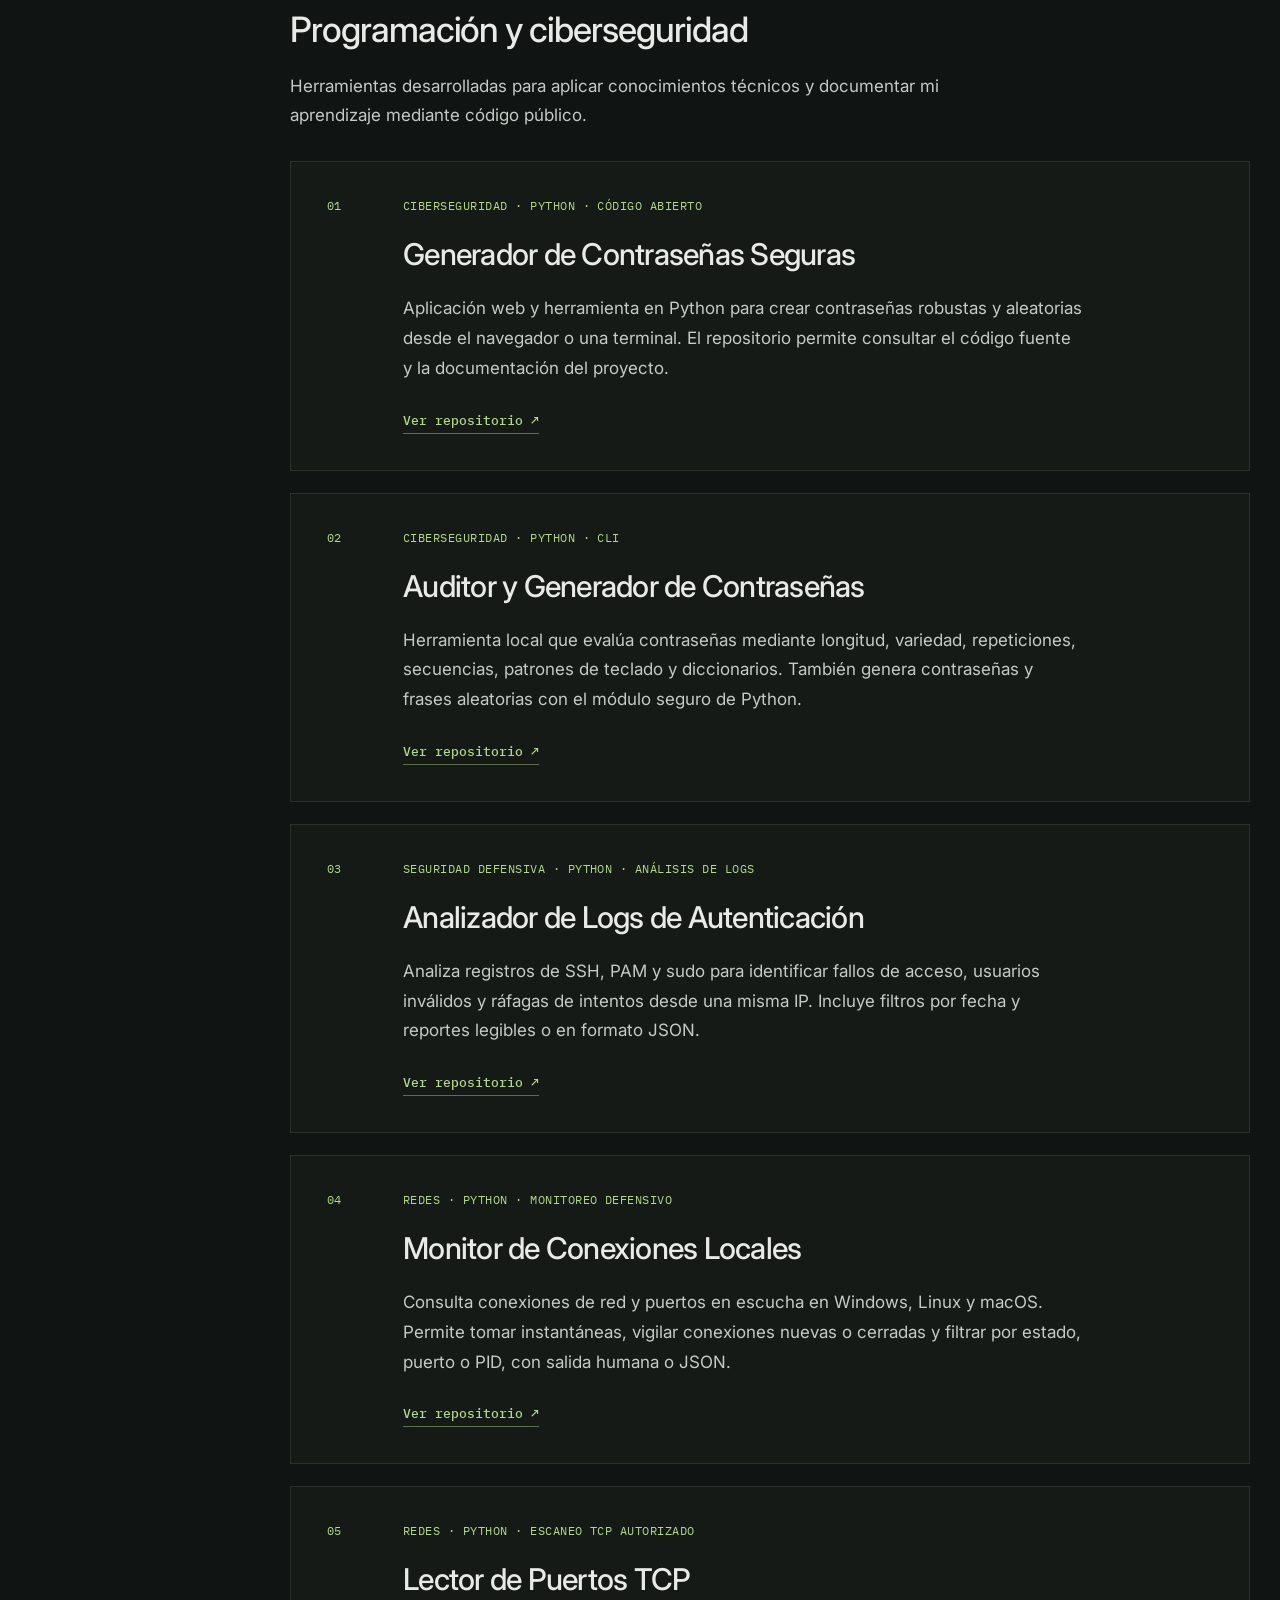
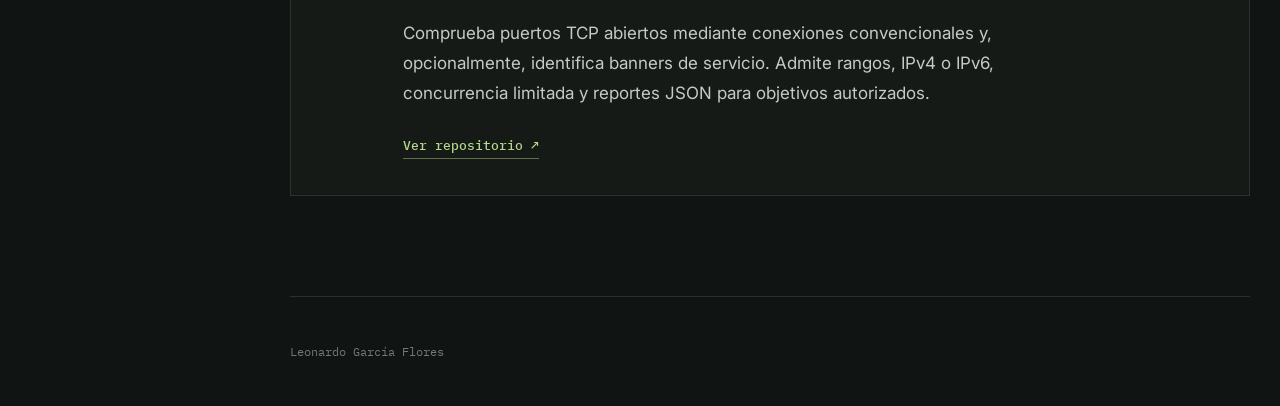
==== commit 25c3efae: "Tercer commit" ====
--- a/proyectos.html
+++ b/proyectos.html
@@ -9,7 +9,7 @@
   <link rel="preconnect" href="https://fonts.googleapis.com">
   <link rel="preconnect" href="https://fonts.gstatic.com" crossorigin>
   <link href="https://fonts.googleapis.com/css2?family=IBM+Plex+Mono:wght@400;500&family=Inter:wght@400;500;600&display=swap" rel="stylesheet">
-  <link rel="stylesheet" href="styles.css?v=6">
+  <link rel="stylesheet" href="styles.css?v=8">
 </head>
 <body>
   <header class="site-header">
--- a/styles.css
+++ b/styles.css
@@ -25,8 +25,8 @@
   background: var(--background);
   color: var(--text);
   font-family: var(--sans);
-  font-size: 16px;
-  line-height: 1.65;
+  font-size: 17px;
+  line-height: 1.7;
 }
 
 body.menu-open { overflow: hidden; }
@@ -114,7 +114,7 @@
   justify-content: center;
   gap: 7px;
   color: var(--muted);
-  font: 400 9px var(--mono);
+  font: 400 11px var(--mono);
   white-space: nowrap;
 }
 
@@ -139,7 +139,7 @@
   padding: 13px 0;
   border-bottom: 1px solid var(--line);
   color: var(--muted);
-  font: 400 12px var(--mono);
+  font: 400 13px var(--mono);
   transition: color .2s ease;
 }
 
@@ -226,7 +226,7 @@
   align-items: center;
   gap: 7px;
   color: var(--accent);
-  font-size: 9px;
+  font-size: 11px;
 }
 
 .portrait-status span::before {
@@ -241,7 +241,7 @@
 
 .portrait-status strong {
   color: var(--text);
-  font-size: 10px;
+  font-size: 12px;
   font-weight: 500;
   white-space: nowrap;
 }
@@ -252,7 +252,7 @@
   gap: 9px;
   margin-bottom: 40px;
   color: var(--muted);
-  font: 400 11px var(--mono);
+  font: 400 13px var(--mono);
 }
 
 .availability span {
@@ -265,13 +265,13 @@
 .role {
   margin: 0 0 13px;
   color: var(--accent);
-  font: 400 12px var(--mono);
+  font: 400 13px var(--mono);
   letter-spacing: .04em;
 }
 
 h1 {
   margin: 0 0 24px;
-  font-size: clamp(34px, 5vw, 50px);
+  font-size: clamp(38px, 5vw, 54px);
   line-height: 1.1;
   letter-spacing: -.05em;
   font-weight: 600;
@@ -281,8 +281,8 @@
   max-width: 670px;
   margin: 0;
   color: #c4cac6;
-  font-size: clamp(18px, 2.3vw, 23px);
-  line-height: 1.55;
+  font-size: clamp(20px, 2.4vw, 25px);
+  line-height: 1.6;
 }
 
 .intro-links {
@@ -290,7 +290,7 @@
   display: flex;
   align-items: center;
   gap: 28px;
-  font: 500 12px var(--mono);
+  font: 500 13px var(--mono);
 }
 
 .intro-links a:not(.primary-link) {
@@ -328,12 +328,12 @@
 
 .section-label span {
   color: var(--accent);
-  font: 400 10px var(--mono);
+  font: 400 12px var(--mono);
 }
 
 .section-label h2 {
   margin: 0;
-  font-size: 17px;
+  font-size: 19px;
   font-weight: 600;
 }
 
@@ -342,7 +342,7 @@
 
 .profile-copy {
   color: #c4cac6;
-  font-size: 18px;
+  font-size: 19px;
 }
 
 .profile-copy p {
@@ -372,13 +372,13 @@
 .experience-company {
   margin: 0 0 7px;
   color: var(--accent);
-  font: 500 11px var(--mono);
+  font: 500 12px var(--mono);
   text-transform: uppercase;
 }
 
 .experience-heading h3 {
   margin: 0;
-  font-size: 24px;
+  font-size: 26px;
   font-weight: 500;
   letter-spacing: -.025em;
 }
@@ -401,7 +401,7 @@
 .experience-period {
   margin: 0;
   color: var(--muted);
-  font: 400 10px var(--mono);
+  font: 400 12px var(--mono);
   text-transform: uppercase;
 }
 
@@ -416,7 +416,7 @@
   padding: 10px 0 10px 20px;
   border-bottom: 1px solid rgba(43, 50, 46, .7);
   color: #c4cac6;
-  font-size: 14px;
+  font-size: 16px;
 }
 
 .experience-list li:last-child {
@@ -440,13 +440,13 @@
 .education-period {
   margin: 4px 0 0;
   color: var(--accent);
-  font: 400 10px var(--mono);
+  font: 400 12px var(--mono);
   text-transform: uppercase;
 }
 
 .education h3 {
   margin: 0 0 8px;
-  font-size: 18px;
+  font-size: 20px;
   font-weight: 600;
 }
 
@@ -457,7 +457,7 @@
 .education .muted {
   margin-top: 4px;
   color: var(--muted);
-  font-size: 14px;
+  font-size: 16px;
 }
 
 .university-logo {
@@ -479,7 +479,7 @@
   padding: 20px 20px 20px 0;
   border-bottom: 1px solid var(--line);
   color: var(--text);
-  font-size: 14px;
+  font-size: 16px;
 }
 
 .interest-list p:nth-child(odd) {
@@ -499,7 +499,7 @@
   display: block;
   margin-top: 4px;
   color: var(--muted);
-  font-size: 12px;
+  font-size: 14px;
 }
 
 .technology-list {
@@ -516,14 +516,14 @@
 .technology-list h3 {
   margin: 0 0 10px;
   color: var(--accent);
-  font: 500 11px var(--mono);
+  font: 500 12px var(--mono);
   text-transform: uppercase;
 }
 
 .technology-list p {
   margin: 0;
   color: #c4cac6;
-  font-size: 14px;
+  font-size: 16px;
   line-height: 1.8;
 }
 
@@ -536,13 +536,13 @@
 .project-placeholder .project-status {
   margin: 0 0 35px;
   color: var(--accent);
-  font: 400 10px var(--mono);
+  font: 400 11px var(--mono);
   text-transform: uppercase;
 }
 
 .project-placeholder h3 {
   margin: 0 0 10px;
-  font-size: 18px;
+  font-size: 20px;
   font-weight: 500;
 }
 
@@ -550,7 +550,7 @@
   max-width: 560px;
   margin: 0;
   color: var(--muted);
-  font-size: 14px;
+  font-size: 16px;
 }
 
 .projects-page {
@@ -566,7 +566,7 @@
   display: inline-block;
   margin-bottom: 65px;
   color: var(--muted);
-  font: 400 11px var(--mono);
+  font: 400 12px var(--mono);
 }
 
 .projects-intro .back-link:hover {
@@ -582,7 +582,7 @@
   padding-left: 16px;
   border-left: 2px solid var(--accent);
   color: var(--muted);
-  font: 400 11px/1.7 var(--mono);
+  font: 400 12px/1.75 var(--mono);
 }
 
 .projects-content {
@@ -603,14 +603,14 @@
 .project-group-label {
   margin: 0 0 10px;
   color: var(--accent);
-  font: 500 10px var(--mono);
+  font: 500 12px var(--mono);
   letter-spacing: .08em;
   text-transform: uppercase;
 }
 
 .project-group-heading h2 {
   margin: 0 0 12px;
-  font-size: clamp(24px, 3vw, 32px);
+  font-size: clamp(27px, 3vw, 35px);
   font-weight: 500;
   letter-spacing: -.03em;
 }
@@ -618,7 +618,7 @@
 .project-group-heading > p:not(.project-group-label, .experience-proof) {
   margin: 0;
   color: #c4cac6;
-  font-size: 15px;
+  font-size: 17px;
 }
 
 .project-list {
@@ -643,13 +643,13 @@
 
 .project-number {
   color: var(--accent);
-  font: 400 11px var(--mono);
+  font: 400 12px var(--mono);
 }
 
 .project-card .project-status {
   margin: 0 0 16px;
   color: var(--accent);
-  font: 400 10px var(--mono);
+  font: 400 12px var(--mono);
   letter-spacing: .04em;
   text-transform: uppercase;
 }
@@ -657,7 +657,7 @@
 .project-card h2,
 .project-card h3 {
   margin: 0 0 14px;
-  font-size: clamp(21px, 3vw, 27px);
+  font-size: clamp(24px, 3vw, 30px);
   font-weight: 500;
   letter-spacing: -.025em;
 }
@@ -666,16 +666,18 @@
   max-width: 680px;
   margin: 0;
   color: #c4cac6;
-  font-size: 15px;
+  font-size: 17px;
+  line-height: 1.75;
 }
 
 .project-link {
   display: inline-block;
   margin-top: 28px;
   padding-bottom: 4px;
+  gap: .45em;
   border-bottom: 1px solid rgba(180, 216, 139, .45);
   color: var(--accent);
-  font: 500 11px var(--mono);
+  font: 500 13px var(--mono);
 }
 
 .project-link:hover {
@@ -689,7 +691,7 @@
 .contact::before {
   content: "";
   position: absolute;
-  inset: 28px -28px;
+  inset: 28px -20px;
   z-index: -1;
   border: 1px solid rgba(180, 216, 139, .1);
   background: linear-gradient(115deg, rgba(180, 216, 139, .045), transparent 52%);
@@ -698,7 +700,7 @@
 .contact-kicker {
   margin: 0 0 12px;
   color: var(--accent);
-  font: 400 10px var(--mono);
+  font: 400 12px var(--mono);
   letter-spacing: .1em;
   text-transform: uppercase;
 }
@@ -706,7 +708,7 @@
 .contact-title {
   max-width: 590px;
   margin: 0 0 16px;
-  font-size: clamp(23px, 3vw, 31px);
+  font-size: clamp(26px, 3vw, 35px);
   line-height: 1.25;
   letter-spacing: -.03em;
   font-weight: 500;
@@ -716,7 +718,7 @@
   max-width: 560px;
   margin-bottom: 0;
   color: #c4cac6;
-  font-size: 15px;
+  font-size: 17px;
 }
 
 .contact-cards {
@@ -763,12 +765,12 @@
 .contact-cards span,
 .contact-cards small {
   color: var(--muted);
-  font: 400 10px var(--mono);
+  font: 400 12px var(--mono);
 }
 
 .contact-cards strong {
   overflow-wrap: anywhere;
-  font-size: 13px;
+  font-size: 15px;
   font-weight: 500;
 }
 
@@ -787,7 +789,7 @@
   justify-content: space-between;
   border-top: 1px solid var(--line);
   color: #707a74;
-  font: 400 10px var(--mono);
+  font: 400 12px var(--mono);
 }
 
 footer p { margin: 0; }
@@ -823,7 +825,7 @@
     text-align: left;
     text-overflow: ellipsis;
     white-space: nowrap;
-    font-size: 13px;
+    font-size: 14px;
     transform: translateY(-6px);
   }
 
@@ -836,7 +838,7 @@
     justify-content: flex-start;
     gap: 5px;
     overflow: hidden;
-    font-size: 8px;
+    font-size: 10px;
     text-overflow: ellipsis;
   }
 
@@ -860,7 +862,7 @@
     border: 0;
     background: none;
     color: var(--accent);
-    font: 400 11px var(--mono);
+    font: 400 12px var(--mono);
     cursor: pointer;
   }
 
@@ -904,8 +906,8 @@
     gap: 45px;
   }
 
-  h1 { font-size: 40px; }
-  .introduction { font-size: 18px; }
+  h1 { font-size: clamp(40px, 6vw, 46px); }
+  .introduction { font-size: 20px; }
 
   .portrait {
     width: min(260px, 78vw);
@@ -1007,7 +1009,7 @@
   }
 
   body {
-    font-size: 15px;
+    font-size: 16px;
   }
 
   .cyber-background {
@@ -1038,13 +1040,14 @@
   }
 
   .name {
-    font-size: 12px;
+    font-size: 13px;
   }
 
   .menu-profile-status {
     top: 34px;
     left: 59px;
     max-width: calc(100% - 132px);
+    font-size: 10px;
   }
 
   .main-nav {
@@ -1064,11 +1067,11 @@
 
   h1 {
     margin-bottom: 20px;
-    font-size: clamp(31px, 10vw, 38px);
+    font-size: clamp(34px, 11vw, 42px);
   }
 
   .introduction {
-    font-size: 17px;
+    font-size: 18px;
   }
 
   .intro-links {
@@ -1089,11 +1092,11 @@
   }
 
   .portrait-status span {
-    font-size: 8px;
+    font-size: 10px;
   }
 
   .portrait-status strong {
-    font-size: 9px;
+    font-size: 11px;
   }
 
   .content-section {
@@ -1106,7 +1109,7 @@
   }
 
   .profile-copy {
-    font-size: 16px;
+    font-size: 17px;
   }
 
   .experience-card {
@@ -1114,11 +1117,11 @@
   }
 
   .experience-heading h3 {
-    font-size: 22px;
+    font-size: 24px;
   }
 
   .experience-list li {
-    font-size: 13px;
+    font-size: 15px;
   }
 
   .technology-list {
@@ -1163,12 +1166,12 @@
 
   .project-card h2,
   .project-card h3 {
-    font-size: clamp(20px, 7vw, 24px);
+    font-size: clamp(22px, 7.5vw, 27px);
     overflow-wrap: anywhere;
   }
 
   .project-card-content > p:not(.project-status) {
-    font-size: 14px;
+    font-size: 16px;
   }
 
   .project-card .project-status,
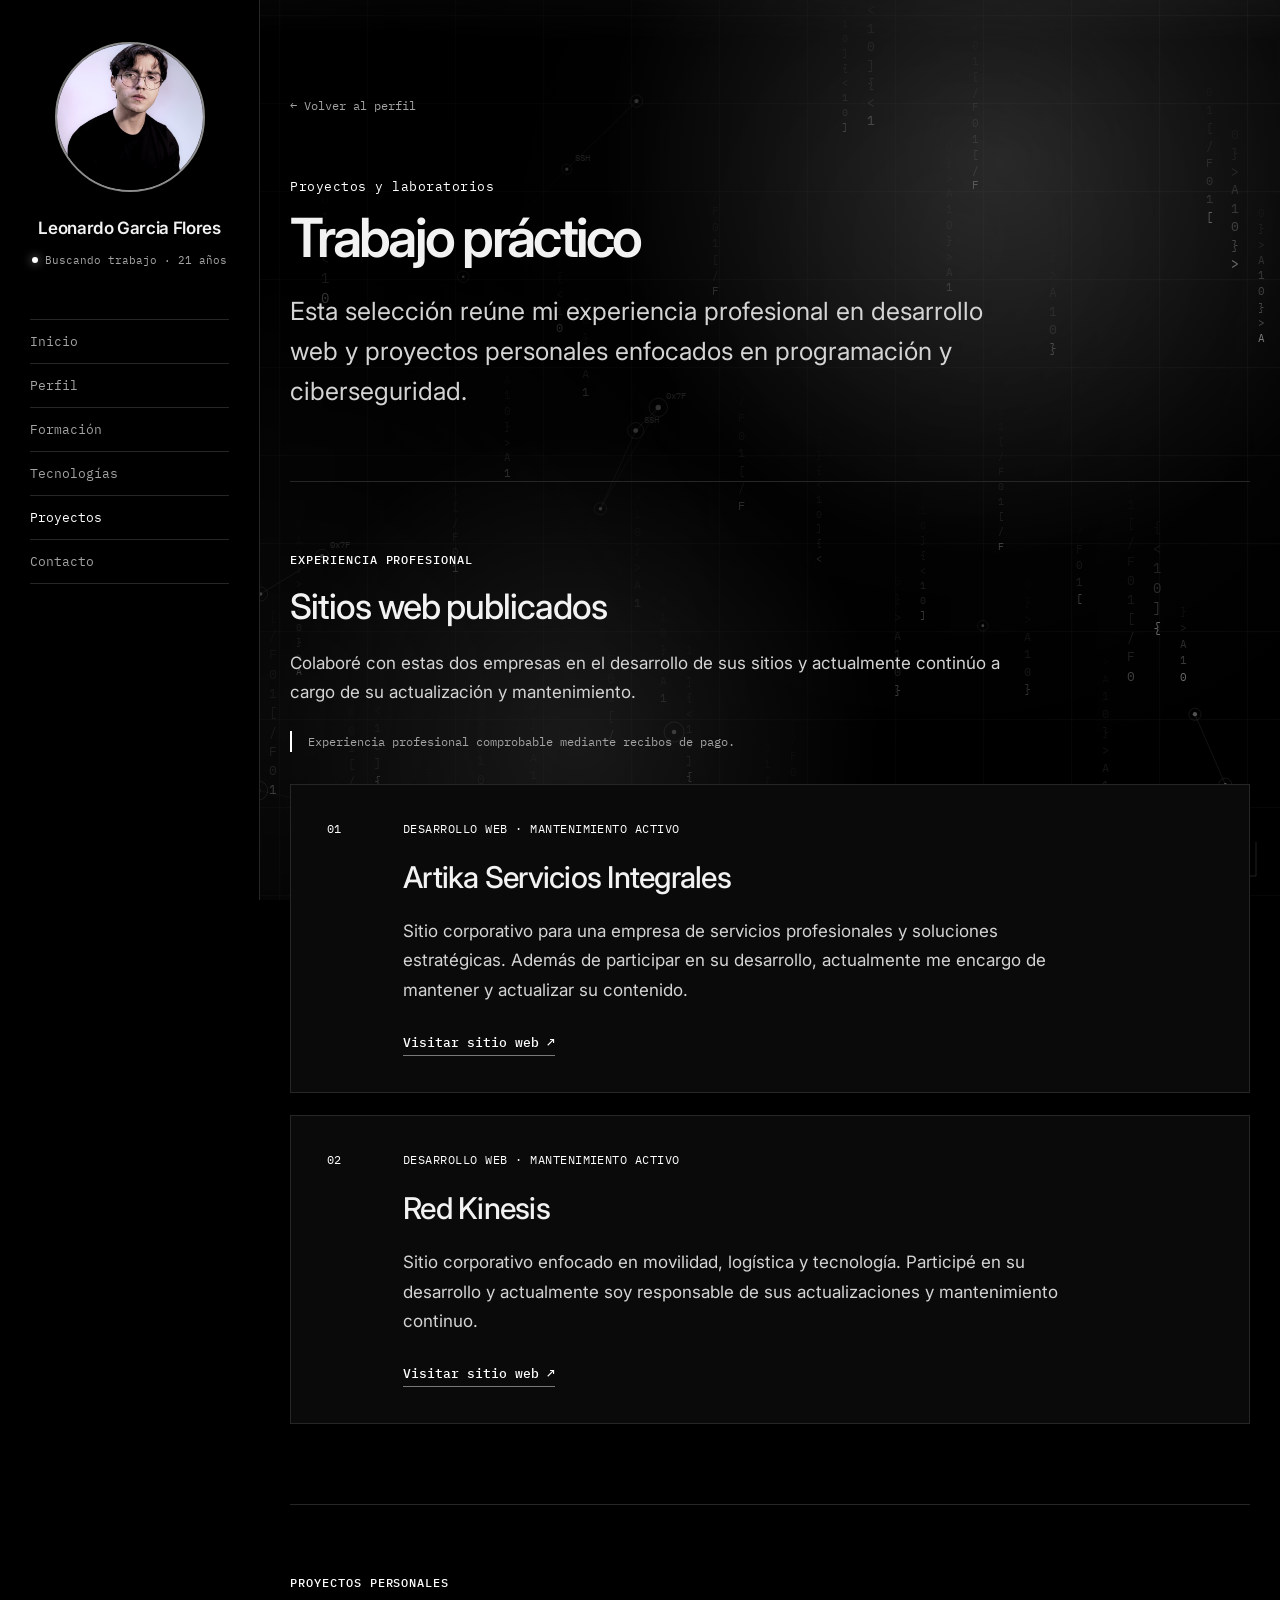
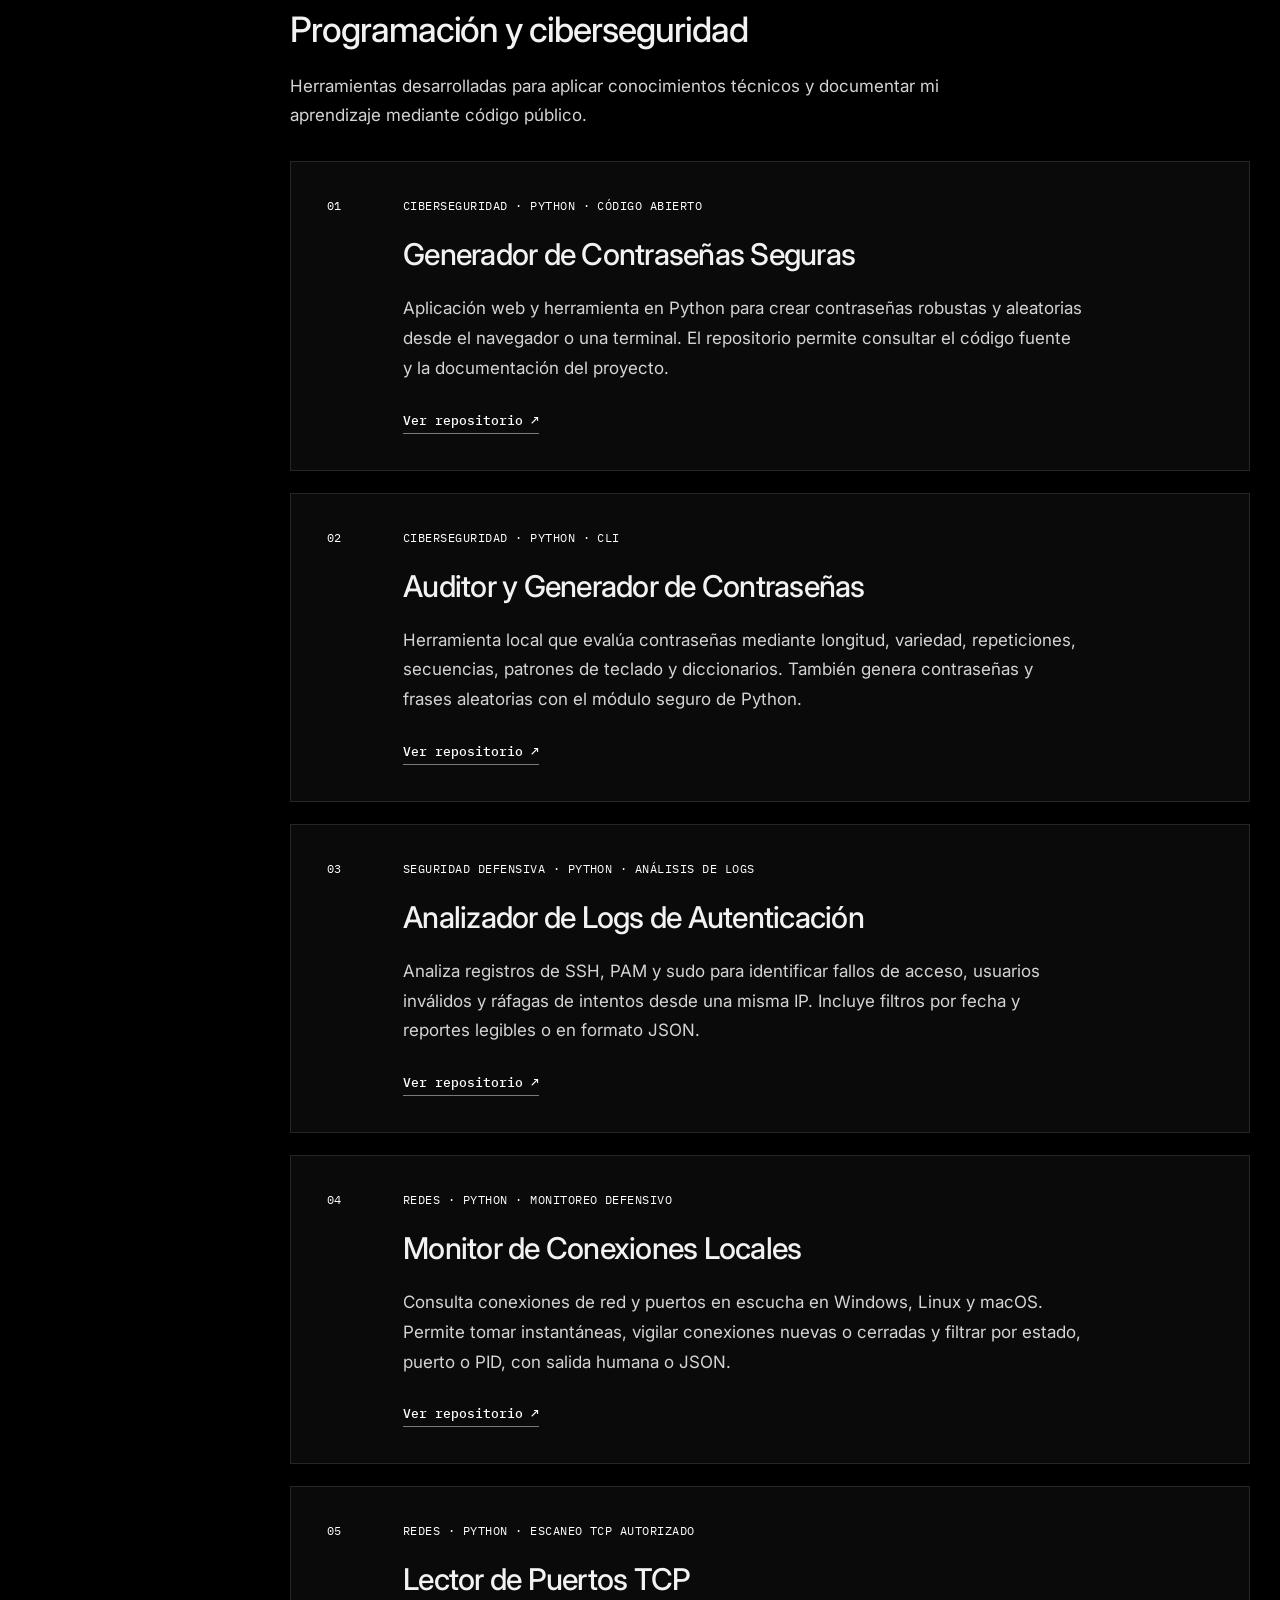
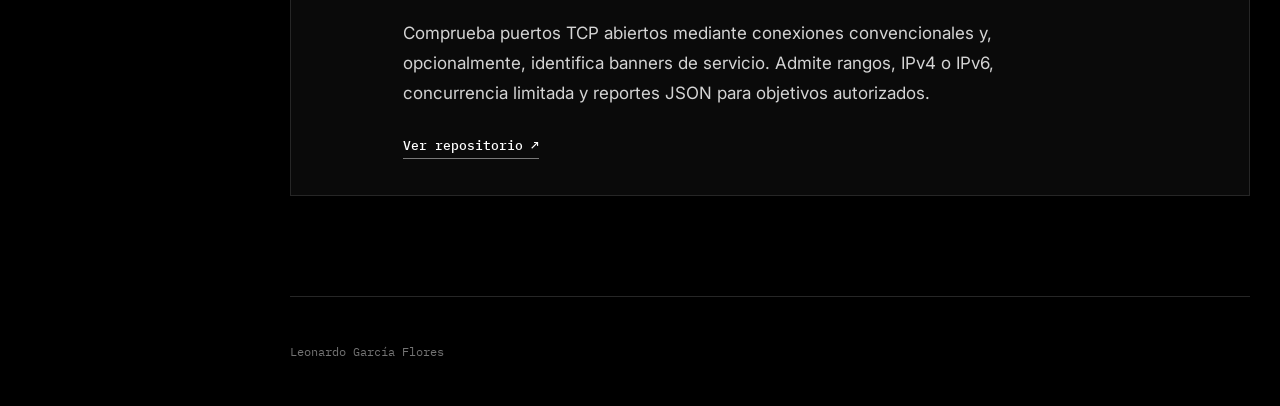
==== commit 88235e08: "Cambios2" ====
--- a/proyectos.html
+++ b/proyectos.html
@@ -4,7 +4,7 @@
   <meta charset="UTF-8">
   <meta name="viewport" content="width=device-width, initial-scale=1.0">
   <meta name="description" content="Proyectos web y experiencia profesional comprobable de Leonardo García Flores.">
-  <meta name="theme-color" content="#101412">
+  <meta name="theme-color" content="#000000">
   <title>Proyectos | Leonardo García Flores</title>
   <link rel="preconnect" href="https://fonts.googleapis.com">
   <link rel="preconnect" href="https://fonts.gstatic.com" crossorigin>
--- a/styles.css
+++ b/styles.css
@@ -1,10 +1,10 @@
 :root {
-  --background: #101412;
-  --surface: #151a17;
-  --text: #e7eae7;
-  --muted: #9aa29d;
-  --accent: #b4d88b;
-  --line: #2b322e;
+  --background: #000000;
+  --surface: #0a0a0a;
+  --text: #f2f2f2;
+  --muted: #a3a3a3;
+  --accent: #ffffff;
+  --line: #262626;
   --sans: "Inter", sans-serif;
   --mono: "IBM Plex Mono", monospace;
 }
@@ -50,14 +50,14 @@
   z-index: 1;
   pointer-events: none;
   background:
-    radial-gradient(circle at 78% 18%, rgba(180, 216, 139, .13), transparent 32%),
-    radial-gradient(circle at 45% 82%, rgba(120, 198, 176, .09), transparent 30%),
+    radial-gradient(circle at 78% 18%, rgba(255, 255, 255, .13), transparent 32%),
+    radial-gradient(circle at 45% 82%, rgba(255, 255, 255, .09), transparent 30%),
     linear-gradient(
       90deg,
-      rgba(16, 20, 18, .42),
-      rgba(16, 20, 18, .7) 34%,
-      rgba(16, 20, 18, .64) 70%,
-      rgba(16, 20, 18, .38)
+      rgba(0, 0, 0, .42),
+      rgba(0, 0, 0, .7) 34%,
+      rgba(0, 0, 0, .64) 70%,
+      rgba(0, 0, 0, .38)
     );
 }
 
@@ -84,7 +84,7 @@
   align-items: center;
   justify-content: flex-start;
   border-right: 1px solid var(--line);
-  background: rgba(16, 20, 18, .94);
+  background: rgba(0, 0, 0, .94);
   backdrop-filter: blur(12px);
 }
 
@@ -93,7 +93,7 @@
   width: 150px;
   height: 150px;
   margin: 0 auto 22px;
-  border: 2px solid rgba(180, 216, 139, .55);
+  border: 2px solid rgba(255, 255, 255, .55);
   border-radius: 50%;
   object-fit: cover;
   object-position: center 20%;
@@ -124,7 +124,7 @@
   flex: 0 0 auto;
   border-radius: 50%;
   background: var(--accent);
-  box-shadow: 0 0 10px rgba(180, 216, 139, .65);
+  box-shadow: 0 0 10px rgba(255, 255, 255, .65);
 }
 
 .main-nav {
@@ -192,8 +192,8 @@
   position: absolute;
   inset: 9px -9px -9px 9px;
   z-index: -1;
-  border-right: 1px solid rgba(180, 216, 139, .45);
-  border-bottom: 1px solid rgba(180, 216, 139, .45);
+  border-right: 1px solid rgba(255, 255, 255, .45);
+  border-bottom: 1px solid rgba(255, 255, 255, .45);
 }
 
 .portrait img {
@@ -215,8 +215,8 @@
   align-items: center;
   justify-content: space-between;
   gap: 10px;
-  border: 1px solid rgba(180, 216, 139, .42);
-  background: rgba(16, 20, 18, .86);
+  border: 1px solid rgba(255, 255, 255, .42);
+  background: rgba(0, 0, 0, .86);
   backdrop-filter: blur(8px);
   font-family: var(--mono);
 }
@@ -236,7 +236,7 @@
   flex: 0 0 auto;
   border-radius: 50%;
   background: var(--accent);
-  box-shadow: 0 0 10px rgba(180, 216, 139, .75);
+  box-shadow: 0 0 10px rgba(255, 255, 255, .75);
 }
 
 .portrait-status strong {
@@ -280,7 +280,7 @@
 .introduction {
   max-width: 670px;
   margin: 0;
-  color: #c4cac6;
+  color: #d4d4d4;
   font-size: clamp(20px, 2.4vw, 25px);
   line-height: 1.6;
 }
@@ -341,7 +341,7 @@
 .section-content > :last-child { margin-bottom: 0; }
 
 .profile-copy {
-  color: #c4cac6;
+  color: #d4d4d4;
   font-size: 19px;
 }
 
@@ -415,7 +415,7 @@
   position: relative;
   padding: 10px 0 10px 20px;
   border-bottom: 1px solid rgba(43, 50, 46, .7);
-  color: #c4cac6;
+  color: #d4d4d4;
   font-size: 16px;
 }
 
@@ -505,24 +505,46 @@
 .technology-list {
   display: grid;
   grid-template-columns: repeat(2, minmax(0, 1fr));
-  gap: 35px 45px;
+  gap: 24px;
 }
 
 .technology-list article {
-  padding-bottom: 22px;
-  border-bottom: 1px solid var(--line);
+  padding: 26px;
+  border: 1px solid var(--line);
+  border-radius: 12px;
+  background: var(--surface);
+  transition: transform .25s ease, border-color .25s ease, box-shadow .25s ease;
+}
+
+.technology-list article:hover {
+  transform: translateY(-5px);
+  border-color: var(--accent);
+  box-shadow: 0 8px 30px rgba(255, 255, 255, .08);
 }
 
 .technology-list h3 {
-  margin: 0 0 10px;
-  color: var(--accent);
-  font: 500 12px var(--mono);
-  text-transform: uppercase;
+  margin: 0 0 16px;
+  display: flex;
+  align-items: center;
+  gap: 10px;
+  color: var(--text);
+  font-size: 17px;
+  font-weight: 600;
+  letter-spacing: -.01em;
+}
+
+.technology-list h3::before {
+  content: "";
+  width: 8px;
+  height: 8px;
+  flex: 0 0 auto;
+  background: var(--accent);
+  box-shadow: 0 0 10px rgba(255, 255, 255, .6);
 }
 
 .technology-list p {
   margin: 0;
-  color: #c4cac6;
+  color: #d4d4d4;
   font-size: 16px;
   line-height: 1.8;
 }
@@ -617,7 +639,7 @@
 
 .project-group-heading > p:not(.project-group-label, .experience-proof) {
   margin: 0;
-  color: #c4cac6;
+  color: #d4d4d4;
   font-size: 17px;
 }
 
@@ -638,7 +660,7 @@
 
 .project-card:hover {
   transform: translateY(-3px);
-  border-color: rgba(180, 216, 139, .6);
+  border-color: rgba(255, 255, 255, .6);
 }
 
 .project-number {
@@ -665,7 +687,7 @@
 .project-card-content > p:not(.project-status) {
   max-width: 680px;
   margin: 0;
-  color: #c4cac6;
+  color: #d4d4d4;
   font-size: 17px;
   line-height: 1.75;
 }
@@ -675,7 +697,7 @@
   margin-top: 28px;
   padding-bottom: 4px;
   gap: .45em;
-  border-bottom: 1px solid rgba(180, 216, 139, .45);
+  border-bottom: 1px solid rgba(255, 255, 255, .45);
   color: var(--accent);
   font: 500 13px var(--mono);
 }
@@ -693,8 +715,8 @@
   position: absolute;
   inset: 28px -20px;
   z-index: -1;
-  border: 1px solid rgba(180, 216, 139, .1);
-  background: linear-gradient(115deg, rgba(180, 216, 139, .045), transparent 52%);
+  border: 1px solid rgba(255, 255, 255, .1);
+  background: linear-gradient(115deg, rgba(255, 255, 255, .045), transparent 52%);
 }
 
 .contact-kicker {
@@ -717,7 +739,7 @@
 .contact .section-content > p:not(.contact-kicker) {
   max-width: 560px;
   margin-bottom: 0;
-  color: #c4cac6;
+  color: #d4d4d4;
   font-size: 17px;
 }
 
@@ -737,7 +759,7 @@
   gap: 9px;
   align-items: start;
   border: 1px solid var(--line);
-  background: rgba(16, 20, 18, .55);
+  background: rgba(0, 0, 0, .55);
   transition: transform .2s ease, border-color .2s ease, background .2s ease;
 }
 
@@ -752,7 +774,7 @@
   height: 34px;
   margin-bottom: 18px;
   padding: 7px;
-  border: 1px solid rgba(180, 216, 139, .4);
+  border: 1px solid rgba(255, 255, 255, .4);
   border-radius: 50%;
   color: var(--accent);
   fill: none;
@@ -788,7 +810,7 @@
   align-items: center;
   justify-content: space-between;
   border-top: 1px solid var(--line);
-  color: #707a74;
+  color: #737373;
   font: 400 12px var(--mono);
 }
 
@@ -1018,9 +1040,9 @@
 
   body::before {
     background:
-      radial-gradient(circle at 80% 12%, rgba(180, 216, 139, .12), transparent 36%),
-      radial-gradient(circle at 12% 78%, rgba(120, 198, 176, .08), transparent 30%),
-      linear-gradient(rgba(16, 20, 18, .58), rgba(16, 20, 18, .7));
+      radial-gradient(circle at 80% 12%, rgba(255, 255, 255, .12), transparent 36%),
+      radial-gradient(circle at 12% 78%, rgba(255, 255, 255, .08), transparent 30%),
+      linear-gradient(rgba(0, 0, 0, .58), rgba(0, 0, 0, .7));
   }
 
   main,
@@ -1197,3 +1219,62 @@
   *, *::before, *::after { transition: none !important; }
   .cyber-background { opacity: .68; }
 }
+
+/* Estela del puntero (todo el sitio) */
+.cursor-trail {
+  position: fixed;
+  top: 0;
+  left: 0;
+  width: 10px;
+  height: 10px;
+  border-radius: 50%;
+  background: var(--accent);
+  box-shadow: 0 0 10px rgba(255, 255, 255, .5);
+  pointer-events: none;
+  z-index: 9999;
+  opacity: 0;
+}
+
+@media (pointer: coarse) {
+  .cursor-trail {
+    display: none !important;
+  }
+}
+
+/* Tecnologías con logos */
+.tech-badges {
+  margin: 0;
+  padding: 0;
+  display: flex;
+  flex-wrap: wrap;
+  gap: 8px;
+  list-style: none;
+}
+
+.tech-badges li {
+  display: inline-flex;
+  align-items: center;
+  gap: 8px;
+  padding: 7px 12px;
+  border: 1px solid var(--line);
+  border-radius: 6px;
+  background: #000;
+  color: #d4d4d4;
+  font: 400 13px var(--mono);
+  transition: border-color .2s ease, transform .2s ease, background .2s ease, color .2s ease;
+}
+
+.tech-badges li:hover {
+  transform: translateY(-2px);
+  border-color: rgba(255, 255, 255, .6);
+  background: var(--surface);
+  color: var(--text);
+}
+
+.tech-badges img {
+  width: 18px;
+  height: 18px;
+  display: block;
+  object-fit: contain;
+  flex: 0 0 auto;
+}
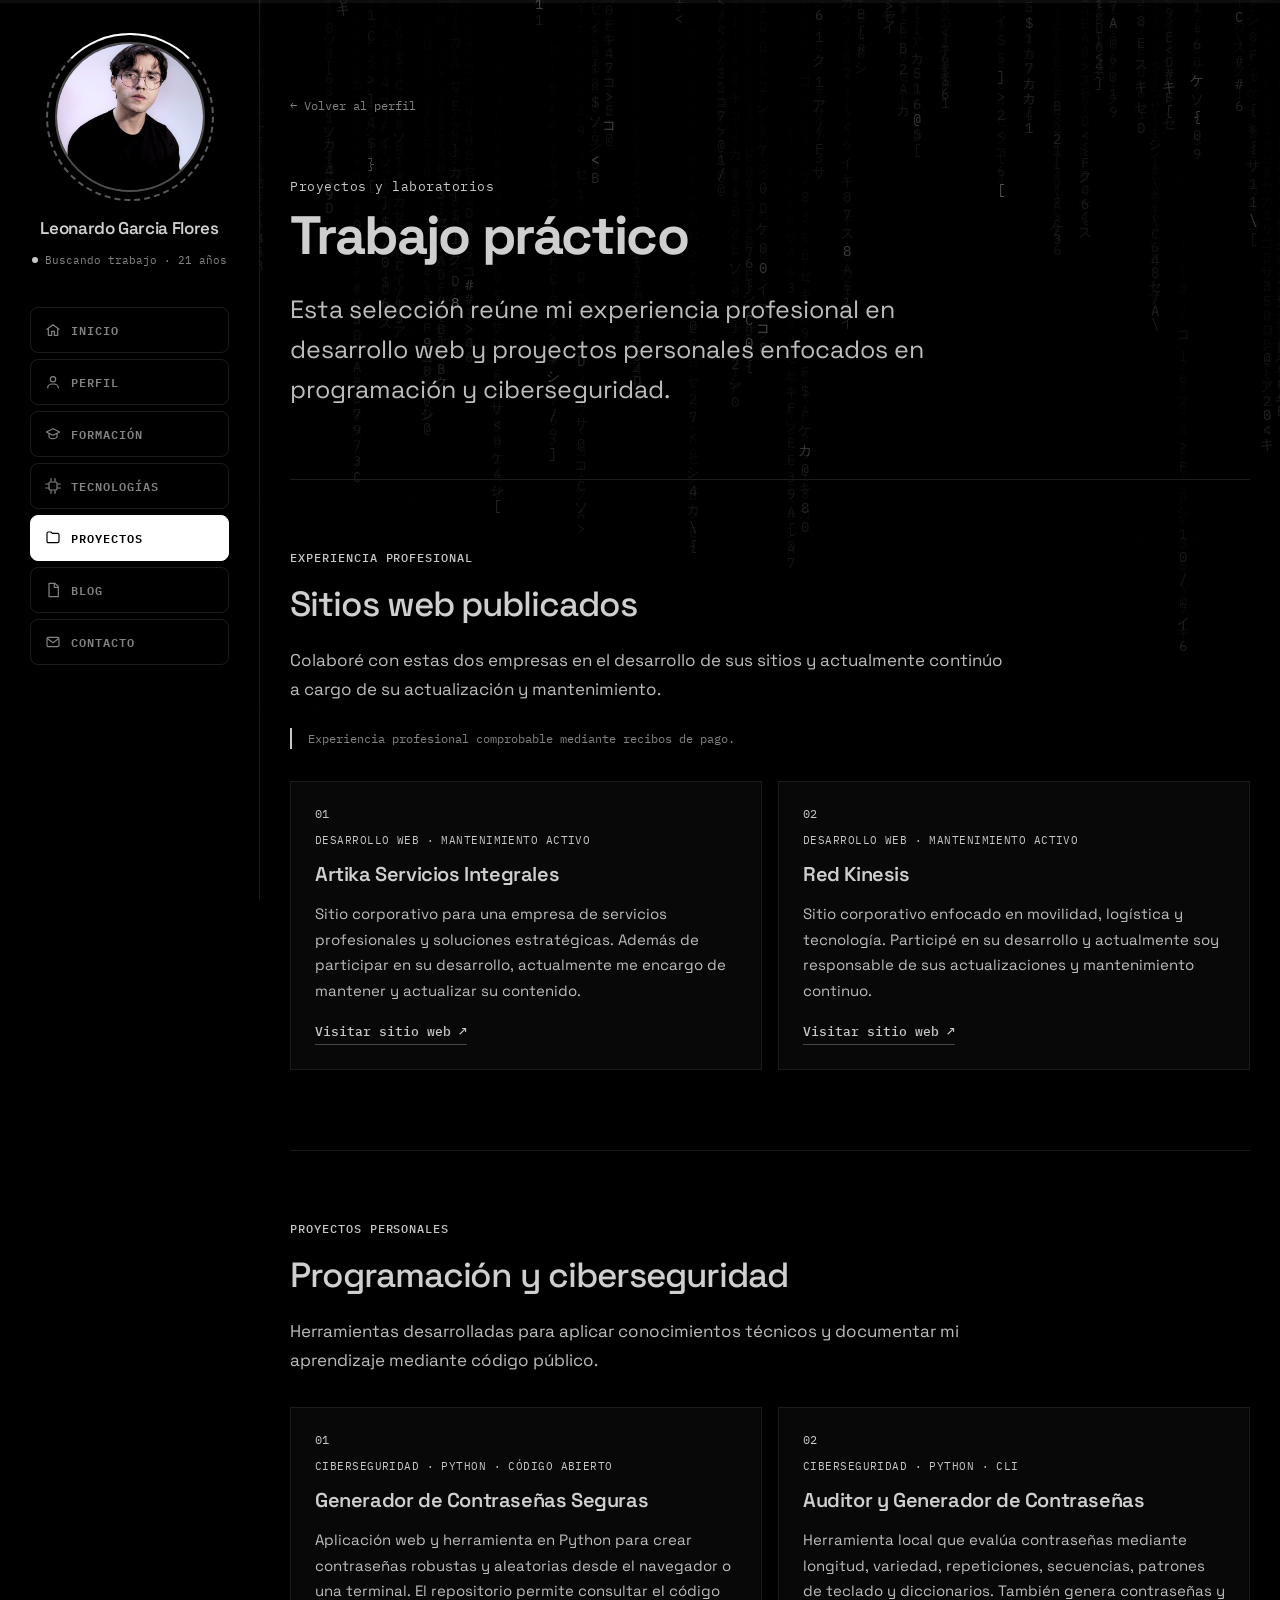
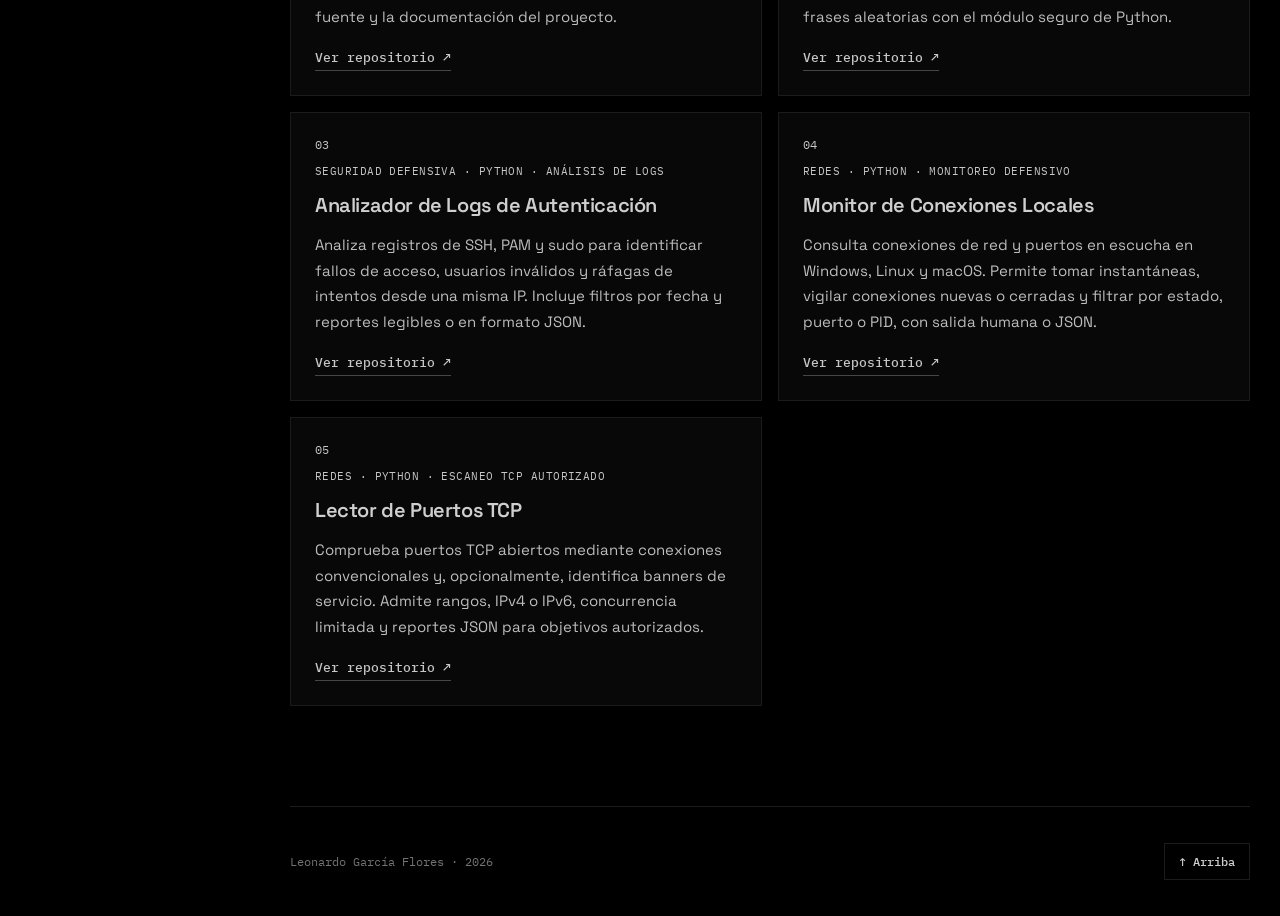
==== commit 37f0f645: "Commit3" ====
--- a/proyectos.html
+++ b/proyectos.html
@@ -8,28 +8,33 @@
   <title>Proyectos | Leonardo García Flores</title>
   <link rel="preconnect" href="https://fonts.googleapis.com">
   <link rel="preconnect" href="https://fonts.gstatic.com" crossorigin>
-  <link href="https://fonts.googleapis.com/css2?family=IBM+Plex+Mono:wght@400;500&family=Inter:wght@400;500;600&display=swap" rel="stylesheet">
+  <link href="https://fonts.googleapis.com/css2?family=IBM+Plex+Mono:wght@400;500&family=Space+Grotesk:wght@400;500;600;700&display=swap" rel="stylesheet">
   <link rel="stylesheet" href="styles.css?v=8">
 </head>
 <body>
+  <a class="skip-link" href="#proyectos">Saltar al contenido</a>
+  <div class="scroll-progress" aria-hidden="true"><span></span></div>
   <header class="site-header">
-    <img
-      class="menu-profile-photo"
-      src="assets/leonardo-garcia-flores.png?v=3"
-      alt="Leonardo Garcia Flores"
-    >
+    <span class="avatar-frame" aria-hidden="true">
+      <img
+        class="menu-profile-photo"
+        src="assets/leonardo-garcia-flores.png?v=3"
+        alt="Leonardo Garcia Flores"
+      >
+    </span>
     <a class="name" href="index.html">Leonardo Garcia Flores</a>
     <p class="menu-profile-status"><span aria-hidden="true"></span> Buscando trabajo · 21 años</p>
     <button class="menu-toggle" type="button" aria-expanded="false" aria-controls="main-nav">
       Menú
     </button>
     <nav id="main-nav" class="main-nav" aria-label="Navegación principal">
-      <a href="index.html">Inicio</a>
-      <a href="index.html#perfil">Perfil</a>
-      <a href="index.html#formacion">Formación</a>
-      <a href="index.html#tecnologias">Tecnologías</a>
-      <a class="active" href="#proyectos">Proyectos</a>
-      <a href="index.html#contacto">Contacto</a>
+      <a href="index.html"><svg viewBox="0 0 24 24" aria-hidden="true"><path d="M3 11l9-7 9 7"/><path d="M5 10v10h5v-6h4v6h5V10"/></svg>Inicio</a>
+      <a href="index.html#perfil"><svg viewBox="0 0 24 24" aria-hidden="true"><circle cx="12" cy="8" r="4"/><path d="M4 21c0-4 3.5-6 8-6s8 2 8 6"/></svg>Perfil</a>
+      <a href="index.html#formacion"><svg viewBox="0 0 24 24" aria-hidden="true"><path d="M2 9l10-5 10 5-10 5z"/><path d="M6 11v5c0 1.5 3 3 6 3s6-1.5 6-3v-5"/></svg>Formación</a>
+      <a href="index.html#tecnologias"><svg viewBox="0 0 24 24" aria-hidden="true"><rect x="6" y="6" width="12" height="12" rx="2"/><path d="M9 1v4M15 1v4M9 19v4M15 19v4M1 9h4M1 15h4M19 9h4M19 15h4"/></svg>Tecnologías</a>
+      <a class="active" href="#proyectos"><svg viewBox="0 0 24 24" aria-hidden="true"><path d="M3 5a2 2 0 0 1 2-2h4l2 2h8a2 2 0 0 1 2 2v10a2 2 0 0 1-2 2H5a2 2 0 0 1-2-2z"/></svg>Proyectos</a>
+      <a href="blog.html"><svg viewBox="0 0 24 24" aria-hidden="true"><path d="M6 2h9l5 5v15H6z"/><path d="M14 2v6h6"/></svg>Blog</a>
+      <a href="index.html#contacto"><svg viewBox="0 0 24 24" aria-hidden="true"><rect x="3" y="5" width="18" height="14" rx="2"/><path d="m4 7 8 6 8-6"/></svg>Contacto</a>
     </nav>
   </header>
 
@@ -224,8 +229,11 @@
   </main>
 
   <footer>
-    <p>Leonardo García Flores</p>
+    <p>Leonardo García Flores · <span id="year">2026</span></p>
+    <button id="to-top" type="button" aria-label="Volver arriba">↑ Arriba</button>
   </footer>
+
+  <div class="toast" role="status" aria-live="polite"></div>
 
   <script src="cyber-background.js?v=2"></script>
   <script src="script.js?v=2"></script>
--- a/styles.css
+++ b/styles.css
@@ -1,11 +1,11 @@
 :root {
   --background: #000000;
-  --surface: #0a0a0a;
-  --text: #f2f2f2;
-  --muted: #a3a3a3;
-  --accent: #ffffff;
-  --line: #262626;
-  --sans: "Inter", sans-serif;
+  --surface: #080808;
+  --text: #cfcfcf;
+  --muted: #828282;
+  --accent: #c7c7c7;
+  --line: #1b1b1b;
+  --sans: "Space Grotesk", "Inter", sans-serif;
   --mono: "IBM Plex Mono", monospace;
 }
 
@@ -38,8 +38,7 @@
   width: 100%;
   height: 100%;
   display: block;
-  opacity: .92;
-  filter: saturate(1.25) contrast(1.08);
+  opacity: .95;
   pointer-events: none;
 }
 
@@ -49,16 +48,7 @@
   inset: 0;
   z-index: 1;
   pointer-events: none;
-  background:
-    radial-gradient(circle at 78% 18%, rgba(255, 255, 255, .13), transparent 32%),
-    radial-gradient(circle at 45% 82%, rgba(255, 255, 255, .09), transparent 30%),
-    linear-gradient(
-      90deg,
-      rgba(0, 0, 0, .42),
-      rgba(0, 0, 0, .7) 34%,
-      rgba(0, 0, 0, .64) 70%,
-      rgba(0, 0, 0, .38)
-    );
+  background: rgba(0, 0, 0, .6);
 }
 
 ::selection {
@@ -84,20 +74,66 @@
   align-items: center;
   justify-content: flex-start;
   border-right: 1px solid var(--line);
-  background: rgba(0, 0, 0, .94);
-  backdrop-filter: blur(12px);
-}
-
-.menu-profile-photo {
+  background: #000;
+}
+
+.avatar-frame {
+  position: relative;
   display: block;
   width: 150px;
   height: 150px;
   margin: 0 auto 22px;
-  border: 2px solid rgba(255, 255, 255, .55);
+  border-radius: 50%;
+}
+
+.avatar-frame::before {
+  content: "";
+  position: absolute;
+  inset: -9px;
+  border: 2px dashed rgba(255, 255, 255, .35);
+  border-radius: 50%;
+  animation: avatar-spin 16s linear infinite;
+}
+
+.avatar-frame::after {
+  content: "";
+  position: absolute;
+  inset: -9px;
+  border: 2px solid transparent;
+  border-top-color: #fff;
+  border-radius: 50%;
+  animation: avatar-spin 4s linear infinite;
+}
+
+.menu-profile-photo {
+  display: block;
+  width: 100%;
+  height: 100%;
+  margin: 0;
+  border: 2px solid rgba(255, 255, 255, .3);
   border-radius: 50%;
   object-fit: cover;
   object-position: center 20%;
   filter: saturate(.9) contrast(1.02);
+  transition: transform .3s ease, border-color .3s ease;
+}
+
+.avatar-frame:hover .menu-profile-photo {
+  transform: scale(1.06);
+  border-color: #fff;
+}
+
+.avatar-frame:hover::before {
+  border-color: #fff;
+  animation-duration: 4s;
+}
+
+.avatar-frame:hover::after {
+  animation-duration: 1s;
+}
+
+@keyframes avatar-spin {
+  to { transform: rotate(360deg); }
 }
 
 .name {
@@ -124,32 +160,58 @@
   flex: 0 0 auto;
   border-radius: 50%;
   background: var(--accent);
-  box-shadow: 0 0 10px rgba(255, 255, 255, .65);
+  animation: status-blink 2.4s ease-in-out infinite;
+}
+
+@keyframes status-blink {
+  0%, 100% { opacity: 1; }
+  50% { opacity: .2; }
 }
 
 .main-nav {
   width: 100%;
-  margin-top: 52px;
+  margin-top: 40px;
   display: flex;
   flex-direction: column;
-  gap: 0;
+  gap: 6px;
 }
 
 .main-nav a {
-  padding: 13px 0;
-  border-bottom: 1px solid var(--line);
+  padding: 12px 14px;
+  display: flex;
+  align-items: center;
+  gap: 10px;
+  border: 1px solid var(--line);
+  border-radius: 8px;
   color: var(--muted);
-  font: 400 13px var(--mono);
-  transition: color .2s ease;
-}
-
-.main-nav a:first-child {
-  border-top: 1px solid var(--line);
-}
-
-.main-nav a:hover,
+  font: 600 12px var(--mono);
+  letter-spacing: .08em;
+  text-transform: uppercase;
+  transition: color .2s ease, border-color .2s ease, background .2s ease, transform .2s ease;
+}
+
+.main-nav a svg {
+  width: 16px;
+  height: 16px;
+  flex: 0 0 auto;
+  fill: none;
+  stroke: currentColor;
+  stroke-width: 1.8;
+  stroke-linecap: round;
+  stroke-linejoin: round;
+}
+
+.main-nav a:hover {
+  transform: translateX(4px);
+  border-color: var(--accent);
+  background: rgba(255, 255, 255, .06);
+  color: var(--text);
+}
+
 .main-nav a.active {
-  color: var(--accent);
+  border-color: #fff;
+  background: #fff;
+  color: #000;
 }
 
 .menu-toggle {
@@ -192,8 +254,8 @@
   position: absolute;
   inset: 9px -9px -9px 9px;
   z-index: -1;
-  border-right: 1px solid rgba(255, 255, 255, .45);
-  border-bottom: 1px solid rgba(255, 255, 255, .45);
+  border-right: 1px solid rgba(255, 255, 255, .25);
+  border-bottom: 1px solid rgba(255, 255, 255, .25);
 }
 
 .portrait img {
@@ -215,9 +277,8 @@
   align-items: center;
   justify-content: space-between;
   gap: 10px;
-  border: 1px solid rgba(255, 255, 255, .42);
-  background: rgba(0, 0, 0, .86);
-  backdrop-filter: blur(8px);
+  border: 1px solid rgba(255, 255, 255, .25);
+  background: #000;
   font-family: var(--mono);
 }
 
@@ -236,7 +297,6 @@
   flex: 0 0 auto;
   border-radius: 50%;
   background: var(--accent);
-  box-shadow: 0 0 10px rgba(255, 255, 255, .75);
 }
 
 .portrait-status strong {
@@ -272,15 +332,15 @@
 h1 {
   margin: 0 0 24px;
   font-size: clamp(38px, 5vw, 54px);
-  line-height: 1.1;
-  letter-spacing: -.05em;
-  font-weight: 600;
+  line-height: 1.05;
+  letter-spacing: -.03em;
+  font-weight: 700;
 }
 
 .introduction {
   max-width: 670px;
   margin: 0;
-  color: #d4d4d4;
+  color: #bdbdbd;
   font-size: clamp(20px, 2.4vw, 25px);
   line-height: 1.6;
 }
@@ -341,7 +401,7 @@
 .section-content > :last-child { margin-bottom: 0; }
 
 .profile-copy {
-  color: #d4d4d4;
+  color: #bdbdbd;
   font-size: 19px;
 }
 
@@ -415,7 +475,7 @@
   position: relative;
   padding: 10px 0 10px 20px;
   border-bottom: 1px solid rgba(43, 50, 46, .7);
-  color: #d4d4d4;
+  color: #bdbdbd;
   font-size: 16px;
 }
 
@@ -467,84 +527,97 @@
   opacity: .88;
 }
 
-.interest-list {
+.interest-group + .interest-group {
+  margin-top: 34px;
+}
+
+.interest-group h3 {
+  margin: 0 0 14px;
+  color: var(--muted);
+  font: 500 12px var(--mono);
+  letter-spacing: .12em;
+  text-transform: uppercase;
+}
+
+.interest-grid {
   display: grid;
-  grid-template-columns: repeat(2, minmax(0, 1fr));
+  grid-template-columns: repeat(3, minmax(0, 1fr));
+  gap: 12px;
+}
+
+.interest-grid p {
+  margin: 0;
+  padding: 18px;
+  border: 1px solid var(--line);
+  border-radius: 10px;
+  background: #000;
+  transition: transform .2s ease, border-color .2s ease;
+}
+
+.interest-grid p:hover {
+  transform: translateY(-3px);
+  border-color: #fff;
+}
+
+.interest-grid strong {
+  display: block;
+  font: 600 17px var(--sans);
+  letter-spacing: -.01em;
+}
+
+.interest-grid span {
+  display: block;
+  margin-top: 6px;
+  color: var(--muted);
+  font-size: 13px;
+  line-height: 1.6;
+}
+
+.technology-list {
+  display: flex;
+  flex-direction: column;
+  counter-reset: tech;
+}
+
+.technology-list article {
+  counter-increment: tech;
+  display: grid;
+  grid-template-columns: 280px minmax(0, 1fr);
+  gap: 24px;
+  align-items: start;
+  padding: 30px 0;
   border-top: 1px solid var(--line);
 }
 
-.interest-list p {
-  min-height: 90px;
+.technology-list article:last-child {
+  border-bottom: 1px solid var(--line);
+}
+
+.technology-list h3 {
   margin: 0;
-  padding: 20px 20px 20px 0;
-  border-bottom: 1px solid var(--line);
+  display: flex;
+  flex-direction: column;
+  gap: 8px;
   color: var(--text);
-  font-size: 16px;
-}
-
-.interest-list p:nth-child(odd) {
-  border-right: 1px solid var(--line);
-}
-
-.interest-list p:nth-child(even) {
-  padding-left: 20px;
-}
-
-.interest-list strong {
-  display: block;
-  font-weight: 500;
-}
-
-.interest-list span {
-  display: block;
-  margin-top: 4px;
+  font: 700 clamp(20px, 2.4vw, 27px)/1.15 var(--sans);
+  letter-spacing: -.01em;
+  transition: transform .2s ease;
+}
+
+.technology-list h3::before {
+  content: counter(tech, decimal-leading-zero);
   color: var(--muted);
-  font-size: 14px;
-}
-
-.technology-list {
-  display: grid;
-  grid-template-columns: repeat(2, minmax(0, 1fr));
-  gap: 24px;
-}
-
-.technology-list article {
-  padding: 26px;
-  border: 1px solid var(--line);
-  border-radius: 12px;
-  background: var(--surface);
-  transition: transform .25s ease, border-color .25s ease, box-shadow .25s ease;
-}
-
-.technology-list article:hover {
-  transform: translateY(-5px);
-  border-color: var(--accent);
-  box-shadow: 0 8px 30px rgba(255, 255, 255, .08);
-}
-
-.technology-list h3 {
-  margin: 0 0 16px;
-  display: flex;
-  align-items: center;
-  gap: 10px;
-  color: var(--text);
-  font-size: 17px;
-  font-weight: 600;
-  letter-spacing: -.01em;
-}
-
-.technology-list h3::before {
-  content: "";
-  width: 8px;
-  height: 8px;
-  flex: 0 0 auto;
-  background: var(--accent);
-  box-shadow: 0 0 10px rgba(255, 255, 255, .6);
+  font: 500 12px var(--mono);
+  letter-spacing: .12em;
+}
+
+.technology-list article:hover h3 {
+  transform: translateX(6px);
 }
 
 .technology-list p {
   margin: 0;
-  color: #d4d4d4;
+  color: #bdbdbd;
   font-size: 16px;
   line-height: 1.8;
 }
@@ -639,20 +712,25 @@
 
 .project-group-heading > p:not(.project-group-label, .experience-proof) {
   margin: 0;
-  color: #d4d4d4;
+  color: #bdbdbd;
   font-size: 17px;
 }
 
 .project-list {
   display: grid;
-  gap: 22px;
+  grid-template-columns: repeat(2, minmax(0, 1fr));
+  gap: 16px;
+}
+
+.preview-list {
+  grid-template-columns: repeat(3, minmax(0, 1fr));
 }
 
 .project-card {
-  padding: 36px;
-  display: grid;
-  grid-template-columns: 48px minmax(0, 1fr);
-  gap: 28px;
+  margin: 0;
+  padding: 24px;
+  display: flex;
+  flex-direction: column;
   border: 1px solid var(--line);
   background: var(--surface);
   transition: border-color .2s ease, transform .2s ease;
@@ -660,44 +738,52 @@
 
 .project-card:hover {
   transform: translateY(-3px);
-  border-color: rgba(255, 255, 255, .6);
+  border-color: rgba(255, 255, 255, .35);
 }
 
 .project-number {
+  margin-bottom: 12px;
   color: var(--accent);
   font: 400 12px var(--mono);
 }
 
 .project-card .project-status {
-  margin: 0 0 16px;
+  margin: 0 0 10px;
   color: var(--accent);
-  font: 400 12px var(--mono);
+  font: 400 11px var(--mono);
   letter-spacing: .04em;
   text-transform: uppercase;
 }
 
 .project-card h2,
 .project-card h3 {
-  margin: 0 0 14px;
-  font-size: clamp(24px, 3vw, 30px);
-  font-weight: 500;
-  letter-spacing: -.025em;
+  margin: 0 0 10px;
+  font-size: 20px;
+  font-weight: 600;
+  letter-spacing: -.02em;
+}
+
+.project-card-content {
+  flex: 1;
+  display: flex;
+  flex-direction: column;
 }
 
 .project-card-content > p:not(.project-status) {
   max-width: 680px;
-  margin: 0;
-  color: #d4d4d4;
-  font-size: 17px;
-  line-height: 1.75;
+  margin: 0 0 20px;
+  color: #bdbdbd;
+  font-size: 15px;
+  line-height: 1.7;
 }
 
 .project-link {
   display: inline-block;
-  margin-top: 28px;
+  margin-top: auto;
   padding-bottom: 4px;
+  align-self: flex-start;
   gap: .45em;
-  border-bottom: 1px solid rgba(255, 255, 255, .45);
+  border-bottom: 1px solid rgba(255, 255, 255, .25);
   color: var(--accent);
   font: 500 13px var(--mono);
 }
@@ -715,8 +801,8 @@
   position: absolute;
   inset: 28px -20px;
   z-index: -1;
-  border: 1px solid rgba(255, 255, 255, .1);
-  background: linear-gradient(115deg, rgba(255, 255, 255, .045), transparent 52%);
+  border: 1px solid rgba(255, 255, 255, .06);
+}
 }
 
 .contact-kicker {
@@ -739,7 +825,7 @@
 .contact .section-content > p:not(.contact-kicker) {
   max-width: 560px;
   margin-bottom: 0;
-  color: #d4d4d4;
+  color: #bdbdbd;
   font-size: 17px;
 }
 
@@ -774,7 +860,7 @@
   height: 34px;
   margin-bottom: 18px;
   padding: 7px;
-  border: 1px solid rgba(255, 255, 255, .4);
+  border: 1px solid rgba(255, 255, 255, .22);
   border-radius: 50%;
   color: var(--accent);
   fill: none;
@@ -869,11 +955,16 @@
     height: 4px;
   }
 
-  .menu-profile-photo {
+  .avatar-frame {
     width: 38px;
     height: 38px;
     margin: 0 11px 0 0;
-    border-radius: 50%;
+  }
+
+  .avatar-frame::before,
+  .avatar-frame::after {
+    inset: -5px;
+    border-width: 1px;
   }
 
   .menu-toggle {
@@ -900,26 +991,18 @@
     padding: 12px 18px 24px;
     display: none;
     flex-direction: column;
-    gap: 0;
+    gap: 6px;
     overflow-y: auto;
     border-bottom: 1px solid var(--line);
     background: var(--background);
-    box-shadow: 0 18px 35px rgba(0, 0, 0, .28);
   }
 
   .main-nav.open { display: flex; }
 
   .main-nav a {
     min-height: 46px;
-    padding: 0;
-    display: flex;
-    align-items: center;
-    border-bottom: 1px solid var(--line);
-  }
-
-  .main-nav a:last-child { border-bottom: 0; }
-
-  .main-nav a:first-child { border-top: 0; }
+    padding: 0 14px;
+  }
 
   .intro {
     min-height: auto;
@@ -978,23 +1061,14 @@
     margin-top: 18px;
   }
 
-  .interest-list,
-  .technology-list {
+  .technology-list article {
     grid-template-columns: 1fr;
-  }
-
-  .interest-list p {
-    min-height: auto;
-    padding: 18px 0;
-    border-right: 0;
-  }
-
-  .interest-list p:nth-child(odd) {
-    border-right: 0;
-  }
-
-  .interest-list p:nth-child(even) {
-    padding-left: 0;
+    gap: 16px;
+    padding: 24px 0;
+  }
+
+  .interest-grid {
+    grid-template-columns: 1fr 1fr;
   }
 
   .contact-cards a {
@@ -1009,10 +1083,13 @@
     grid-template-columns: 1fr;
   }
 
+  .project-list,
+  .preview-list {
+    grid-template-columns: 1fr;
+  }
+
   .project-card {
-    padding: 28px 22px;
-    grid-template-columns: 1fr;
-    gap: 12px;
+    padding: 22px 20px;
   }
 
   .project-group + .project-group {
@@ -1039,10 +1116,7 @@
   }
 
   body::before {
-    background:
-      radial-gradient(circle at 80% 12%, rgba(255, 255, 255, .12), transparent 36%),
-      radial-gradient(circle at 12% 78%, rgba(255, 255, 255, .08), transparent 30%),
-      linear-gradient(rgba(0, 0, 0, .58), rgba(0, 0, 0, .7));
+    background: rgba(0, 0, 0, .65);
   }
 
   main,
@@ -1055,7 +1129,7 @@
     padding: 0 16px;
   }
 
-  .menu-profile-photo {
+  .avatar-frame {
     width: 34px;
     height: 34px;
     margin-right: 9px;
@@ -1147,7 +1221,11 @@
   }
 
   .technology-list {
-    gap: 24px;
+    gap: 0;
+  }
+
+  .interest-grid {
+    grid-template-columns: 1fr;
   }
 
   .contact::before {
@@ -1182,13 +1260,12 @@
   }
 
   .project-card {
-    padding: 22px 18px;
-    gap: 10px;
+    padding: 20px 18px;
   }
 
   .project-card h2,
   .project-card h3 {
-    font-size: clamp(22px, 7.5vw, 27px);
+    font-size: 19px;
     overflow-wrap: anywhere;
   }
 
@@ -1218,6 +1295,9 @@
   html { scroll-behavior: auto; }
   *, *::before, *::after { transition: none !important; }
   .cyber-background { opacity: .68; }
+  .avatar-frame::before,
+  .avatar-frame::after,
+  .menu-profile-status span { animation: none; }
 }
 
 /* Estela del puntero (todo el sitio) */
@@ -1229,7 +1309,6 @@
   height: 10px;
   border-radius: 50%;
   background: var(--accent);
-  box-shadow: 0 0 10px rgba(255, 255, 255, .5);
   pointer-events: none;
   z-index: 9999;
   opacity: 0;
@@ -1254,27 +1333,337 @@
 .tech-badges li {
   display: inline-flex;
   align-items: center;
-  gap: 8px;
-  padding: 7px 12px;
+  gap: 10px;
+  padding: 12px 16px;
   border: 1px solid var(--line);
-  border-radius: 6px;
+  border-radius: 8px;
   background: #000;
-  color: #d4d4d4;
-  font: 400 13px var(--mono);
+  color: #bdbdbd;
+  font: 500 14px var(--sans);
   transition: border-color .2s ease, transform .2s ease, background .2s ease, color .2s ease;
 }
 
 .tech-badges li:hover {
-  transform: translateY(-2px);
-  border-color: rgba(255, 255, 255, .6);
-  background: var(--surface);
+  transform: translateY(-3px);
+  border-color: #fff;
+  background: #fff;
+  color: #000;
+}
+
+.tech-badges li:hover img:not(.keep-color) {
+  filter: invert(1);
+}
+
+.tech-badges svg {
+  width: 26px;
+  height: 26px;
+  flex: 0 0 auto;
+  fill: none;
+  stroke: currentColor;
+  stroke-width: 1.8;
+  stroke-linecap: round;
+  stroke-linejoin: round;
+}
+
+/* Blog */
+.blog-empty {
+  padding: 30px 0;
+  border-top: 1px solid var(--line);
+  border-bottom: 1px solid var(--line);
+}
+
+.blog-empty h2 {
+  margin: 0 0 12px;
+  font-size: clamp(22px, 3vw, 30px);
+  font-weight: 700;
+  letter-spacing: -.02em;
+}
+
+.blog-empty > p:last-child {
+  max-width: 560px;
+  margin: 0;
+  color: #bdbdbd;
+  font-size: 16px;
+  line-height: 1.8;
+}
+
+.post {
+  padding: 30px 0;
+  border-top: 1px solid var(--line);
+}
+
+.post:last-child {
+  border-bottom: 1px solid var(--line);
+}
+
+.post + .post {
+  margin-top: 8px;
+}
+
+.post-meta {
+  margin: 0 0 10px;
+  color: var(--muted);
+  font: 400 12px var(--mono);
+  letter-spacing: .06em;
+  text-transform: uppercase;
+}
+
+.post h2 {
+  margin: 0 0 16px;
+  font-size: clamp(22px, 3vw, 30px);
+  font-weight: 700;
+  letter-spacing: -.02em;
+}
+
+.post-body p {
+  max-width: 680px;
+  margin: 0 0 16px;
+  color: #bdbdbd;
+  font-size: 16px;
+  line-height: 1.8;
+}
+
+.post-body code {
+  padding: 2px 6px;
+  border: 1px solid var(--line);
+  background: #000;
   color: var(--text);
+  font: 400 14px var(--mono);
+}
+
+.post-body pre {
+  max-width: 680px;
+  margin: 0 0 16px;
+  padding: 16px;
+  overflow-x: auto;
+  border: 1px solid var(--line);
+  background: #000;
+  color: var(--text);
+  font: 400 14px/1.7 var(--mono);
 }
 
 .tech-badges img {
-  width: 18px;
-  height: 18px;
+  width: 26px;
+  height: 26px;
   display: block;
   object-fit: contain;
   flex: 0 0 auto;
 }
+
+/* Mejoras de atractivo: hero, progreso, reveal, timeline, micro-interacciones */
+.skip-link {
+  position: fixed;
+  top: -60px;
+  left: 12px;
+  z-index: 10000;
+  padding: 10px 14px;
+  background: #fff;
+  color: #000;
+  font: 500 13px var(--mono);
+  transition: top .2s ease;
+}
+
+.skip-link:focus { top: 12px; }
+
+:focus-visible {
+  outline: 2px solid #fff;
+  outline-offset: 3px;
+}
+
+::-webkit-scrollbar { width: 10px; }
+::-webkit-scrollbar-track { background: #000; }
+::-webkit-scrollbar-thumb { background: #333; border-radius: 8px; }
+::-webkit-scrollbar-thumb:hover { background: #fff; }
+
+html { scrollbar-color: #333 #000; }
+
+.scroll-progress {
+  position: fixed;
+  top: 0;
+  left: 0;
+  right: 0;
+  z-index: 9998;
+  height: 3px;
+  background: rgba(255, 255, 255, .05);
+  pointer-events: none;
+}
+
+.scroll-progress span {
+  display: block;
+  width: 0;
+  height: 100%;
+  background: #fff;
+}
+
+.typing-caret {
+  display: inline-block;
+  margin-left: 2px;
+  color: var(--text);
+  animation: caret-blink 1s steps(1) infinite;
+}
+
+@keyframes caret-blink {
+  0%, 50% { opacity: 1; }
+  51%, 100% { opacity: 0; }
+}
+
+.hero-stats {
+  margin: 36px 0 0;
+  display: flex;
+  gap: 28px;
+}
+
+.hero-stats div {
+  display: flex;
+  flex-direction: column-reverse;
+  gap: 2px;
+}
+
+.hero-stats dd {
+  margin: 0;
+  font-size: 28px;
+  font-weight: 600;
+  letter-spacing: -.02em;
+}
+
+.hero-stats dt {
+  color: var(--muted);
+  font: 400 12px var(--mono);
+  text-transform: uppercase;
+  letter-spacing: .06em;
+}
+
+.preview-list { margin-bottom: 30px; }
+
+.preview-all {
+  display: inline-block;
+  margin-top: 6px;
+}
+
+.experience,
+.education {
+  position: relative;
+  padding-left: 26px;
+  border-left: 1px solid var(--line);
+}
+
+.experience-card,
+.education article {
+  position: relative;
+}
+
+.experience-card::before,
+.education article::before {
+  content: "";
+  position: absolute;
+  top: 36px;
+  left: -31px;
+  width: 9px;
+  height: 9px;
+  border-radius: 50%;
+  background: #fff;
+}
+
+.contact-card-wrap {
+  display: flex;
+  flex-direction: column;
+  min-width: 0;
+}
+
+.contact-card-wrap a {
+  flex: 1;
+}
+
+.copy-btn {
+  margin-top: 8px;
+  padding: 10px 12px;
+  border: 1px solid var(--line);
+  background: #000;
+  color: var(--muted);
+  font: 500 12px var(--mono);
+  cursor: pointer;
+  transition: border-color .2s ease, color .2s ease, background .2s ease;
+}
+
+.copy-btn:hover {
+  border-color: #fff;
+  background: #fff;
+  color: #000;
+}
+
+#to-top {
+  padding: 10px 14px;
+  border: 1px solid var(--line);
+  background: #000;
+  color: var(--text);
+  font: 500 12px var(--mono);
+  cursor: pointer;
+  opacity: 0;
+  pointer-events: none;
+  transform: translateY(8px);
+  transition: opacity .25s ease, transform .25s ease, background .2s ease, color .2s ease;
+}
+
+#to-top.visible {
+  opacity: 1;
+  pointer-events: auto;
+  transform: none;
+}
+
+#to-top:hover {
+  background: #fff;
+  color: #000;
+}
+
+.toast {
+  position: fixed;
+  left: 50%;
+  bottom: 24px;
+  z-index: 10000;
+  max-width: min(420px, calc(100% - 32px));
+  padding: 12px 16px;
+  border: 1px solid #fff;
+  background: #000;
+  color: #fff;
+  font: 400 13px var(--mono);
+  opacity: 0;
+  pointer-events: none;
+  transform: translate(-50%, 12px);
+  transition: opacity .25s ease, transform .25s ease;
+}
+
+.toast.show {
+  opacity: 1;
+  transform: translate(-50%, 0);
+}
+
+.reveal {
+  opacity: 0;
+  transform: translateY(24px);
+  transition: opacity .6s ease, transform .6s ease;
+}
+
+.reveal.in {
+  opacity: 1;
+  transform: none;
+}
+
+.tilt {
+  transform-style: preserve-3d;
+  will-change: transform;
+}
+
+@media (max-width: 560px) {
+  .hero-stats { gap: 20px; }
+  .hero-stats dd { font-size: 24px; }
+  .experience,
+  .education { padding-left: 20px; }
+  .experience-card::before,
+  .education article::before { left: -25px; }
+}
+
+@media (prefers-reduced-motion: reduce) {
+  .reveal { opacity: 1; transform: none; transition: none; }
+  .typing-caret { animation: none; }
+  .scroll-progress { display: none; }
+}
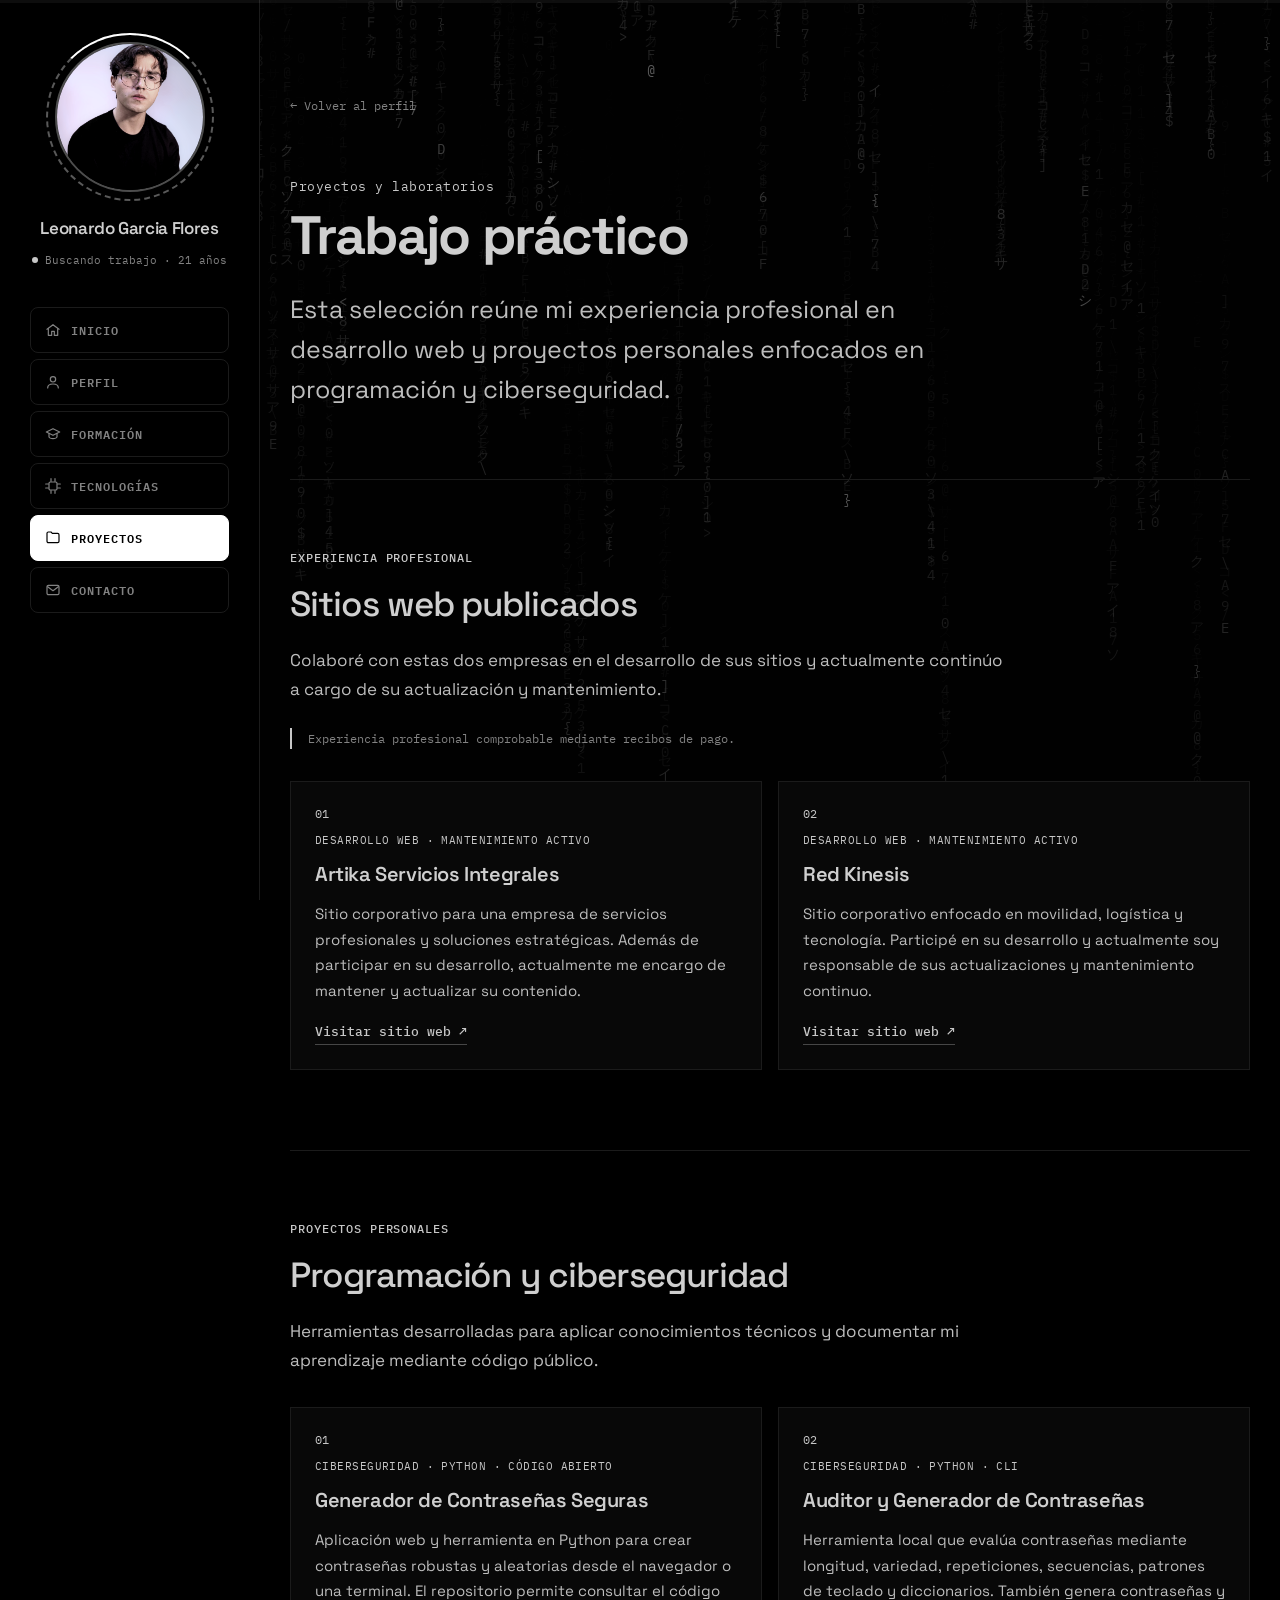
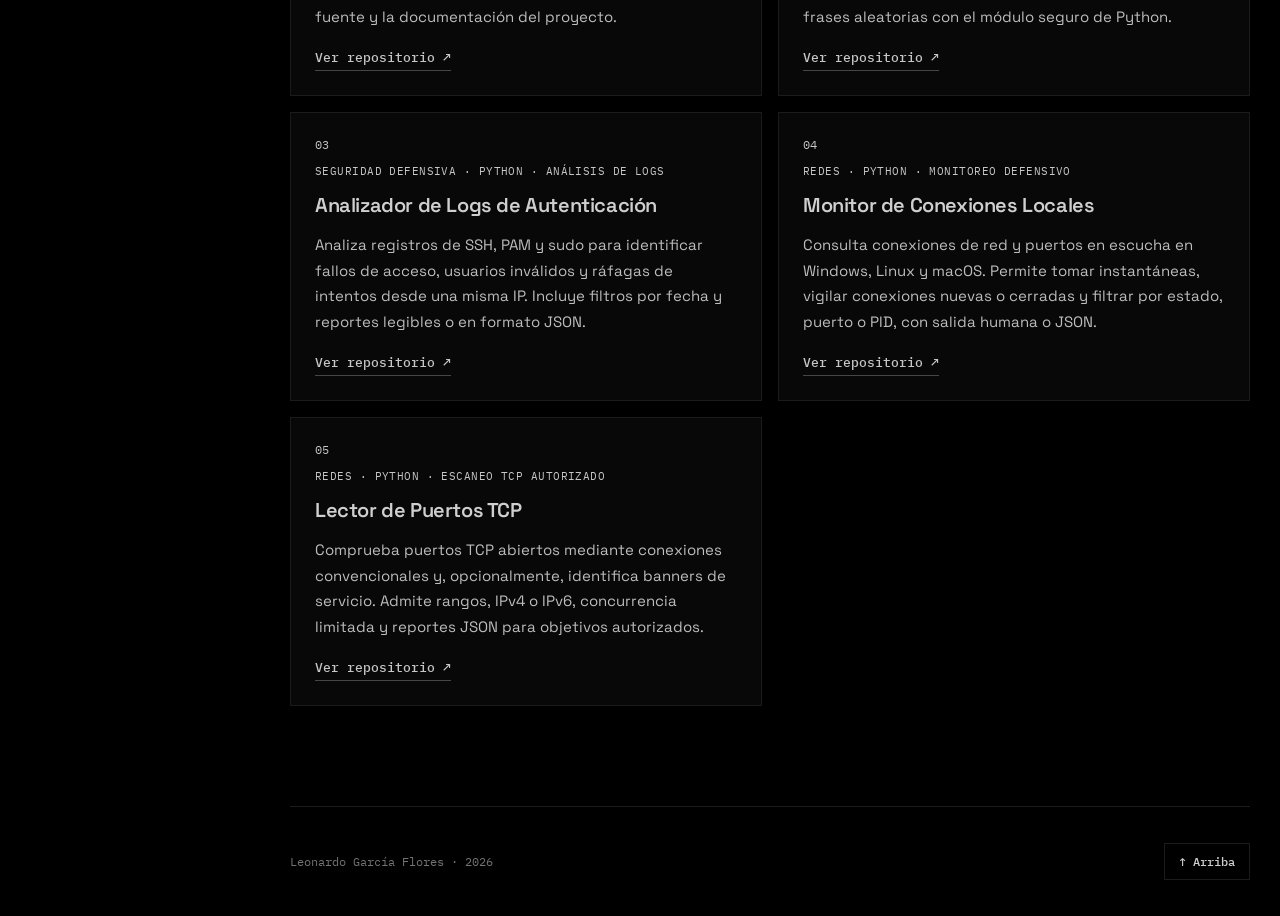
==== commit 98dcdc89: "Commit4" ====
--- a/proyectos.html
+++ b/proyectos.html
@@ -33,7 +33,6 @@
       <a href="index.html#formacion"><svg viewBox="0 0 24 24" aria-hidden="true"><path d="M2 9l10-5 10 5-10 5z"/><path d="M6 11v5c0 1.5 3 3 6 3s6-1.5 6-3v-5"/></svg>Formación</a>
       <a href="index.html#tecnologias"><svg viewBox="0 0 24 24" aria-hidden="true"><rect x="6" y="6" width="12" height="12" rx="2"/><path d="M9 1v4M15 1v4M9 19v4M15 19v4M1 9h4M1 15h4M19 9h4M19 15h4"/></svg>Tecnologías</a>
       <a class="active" href="#proyectos"><svg viewBox="0 0 24 24" aria-hidden="true"><path d="M3 5a2 2 0 0 1 2-2h4l2 2h8a2 2 0 0 1 2 2v10a2 2 0 0 1-2 2H5a2 2 0 0 1-2-2z"/></svg>Proyectos</a>
-      <a href="blog.html"><svg viewBox="0 0 24 24" aria-hidden="true"><path d="M6 2h9l5 5v15H6z"/><path d="M14 2v6h6"/></svg>Blog</a>
       <a href="index.html#contacto"><svg viewBox="0 0 24 24" aria-hidden="true"><rect x="3" y="5" width="18" height="14" rx="2"/><path d="m4 7 8 6 8-6"/></svg>Contacto</a>
     </nav>
   </header>
--- a/styles.css
+++ b/styles.css
@@ -1365,83 +1365,6 @@
   stroke-linejoin: round;
 }
 
-/* Blog */
-.blog-empty {
-  padding: 30px 0;
-  border-top: 1px solid var(--line);
-  border-bottom: 1px solid var(--line);
-}
-
-.blog-empty h2 {
-  margin: 0 0 12px;
-  font-size: clamp(22px, 3vw, 30px);
-  font-weight: 700;
-  letter-spacing: -.02em;
-}
-
-.blog-empty > p:last-child {
-  max-width: 560px;
-  margin: 0;
-  color: #bdbdbd;
-  font-size: 16px;
-  line-height: 1.8;
-}
-
-.post {
-  padding: 30px 0;
-  border-top: 1px solid var(--line);
-}
-
-.post:last-child {
-  border-bottom: 1px solid var(--line);
-}
-
-.post + .post {
-  margin-top: 8px;
-}
-
-.post-meta {
-  margin: 0 0 10px;
-  color: var(--muted);
-  font: 400 12px var(--mono);
-  letter-spacing: .06em;
-  text-transform: uppercase;
-}
-
-.post h2 {
-  margin: 0 0 16px;
-  font-size: clamp(22px, 3vw, 30px);
-  font-weight: 700;
-  letter-spacing: -.02em;
-}
-
-.post-body p {
-  max-width: 680px;
-  margin: 0 0 16px;
-  color: #bdbdbd;
-  font-size: 16px;
-  line-height: 1.8;
-}
-
-.post-body code {
-  padding: 2px 6px;
-  border: 1px solid var(--line);
-  background: #000;
-  color: var(--text);
-  font: 400 14px var(--mono);
-}
-
-.post-body pre {
-  max-width: 680px;
-  margin: 0 0 16px;
-  padding: 16px;
-  overflow-x: auto;
-  border: 1px solid var(--line);
-  background: #000;
-  color: var(--text);
-  font: 400 14px/1.7 var(--mono);
-}
-
 .tech-badges img {
   width: 26px;
   height: 26px;
